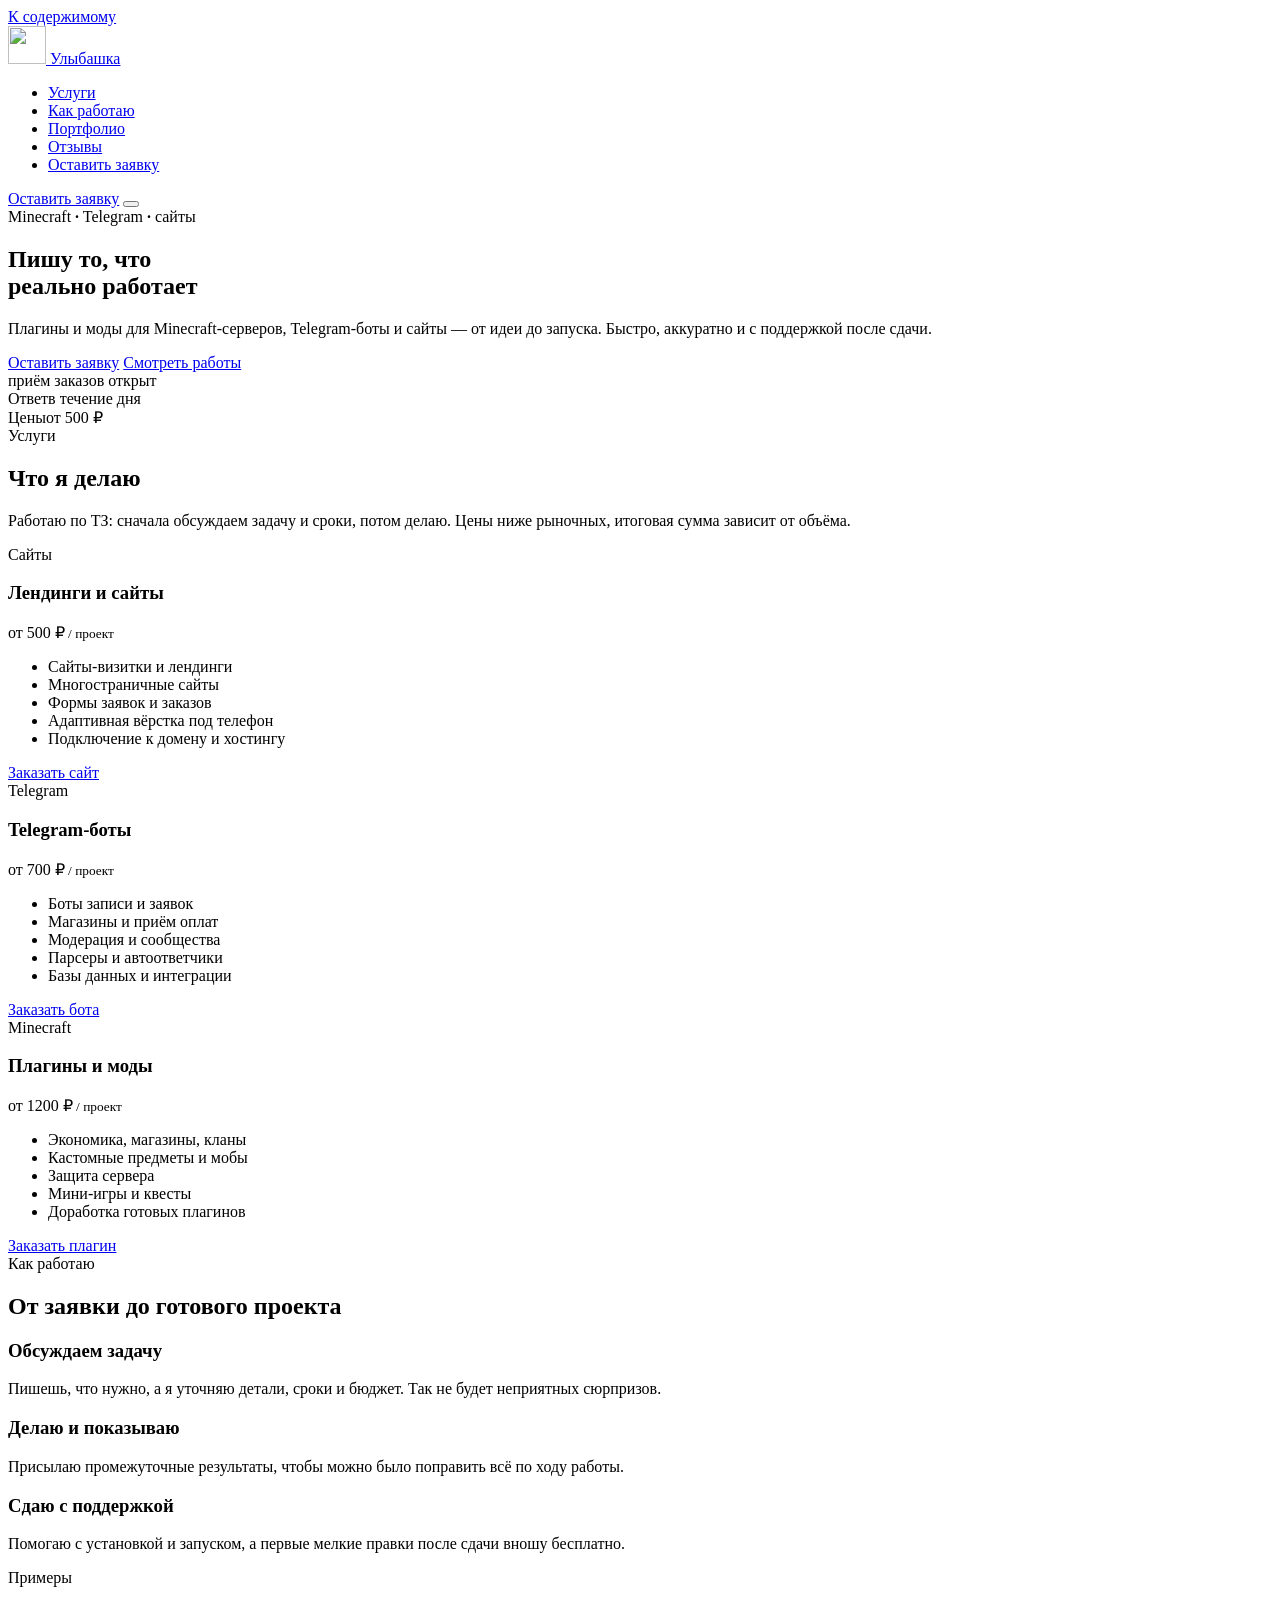
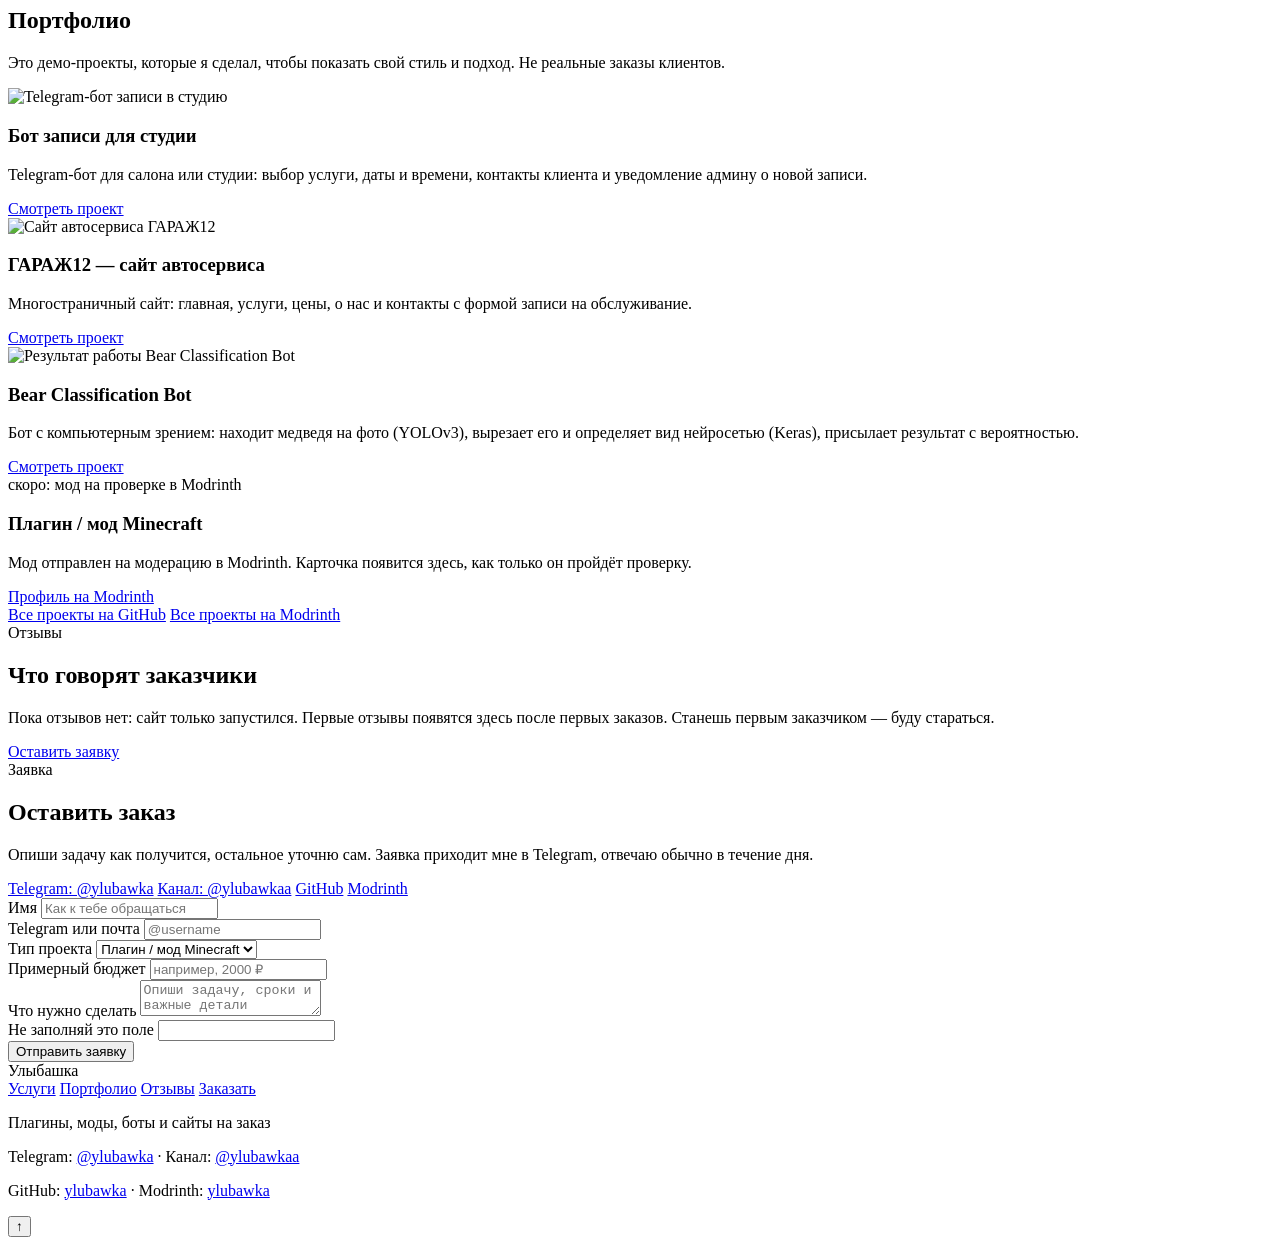
==== index.html @ 3cfe27ae "Add files via upload" ====
<!DOCTYPE html>
<html lang="ru">
<head>
<meta charset="UTF-8">
<meta name="viewport" content="width=device-width, initial-scale=1.0">
<title>Улыбашка — плагины, боты и сайты на заказ</title>
<meta name="description" content="Плагины и моды для Minecraft, Telegram-боты и сайты на заказ. Сайты от 500 ₽, боты от 700 ₽, плагины и моды от 1200 ₽. Отвечаю в течение дня.">
<meta name="theme-color" content="#16131c">
<meta property="og:type" content="website">
<meta property="og:title" content="Улыбашка — плагины, боты и сайты на заказ">
<meta property="og:description" content="Minecraft-плагины и моды, Telegram-боты и сайты. Недорого, аккуратно, с поддержкой после сдачи.">
<meta property="og:locale" content="ru_RU">
<link rel="icon" type="image/png" href="icons/mascot.png">
<link rel="apple-touch-icon" href="icons/mascot.png">
<link rel="preload" href="fonts/nunito-cyrillic-wght-normal.woff2" as="font" type="font/woff2" crossorigin>
<link rel="preload" href="fonts/comfortaa-cyrillic-wght-normal.woff2" as="font" type="font/woff2" crossorigin>
<link rel="stylesheet" href="css/fonts.css">
<link rel="stylesheet" href="css/style.css">
<script>document.documentElement.classList.add('js');</script>
</head>
<body>

<a class="skip-link" href="#main">К содержимому</a>

<header id="top">
  <a class="logo" href="#top" aria-label="Улыбашка — наверх">
    <img src="icons/mascot.png" alt="" width="38" height="38">
    <span>Улыбашка</span>
  </a>
  <nav id="nav" aria-label="Разделы сайта">
    <ul>
      <li><a href="#services">Услуги</a></li>
      <li><a href="#process">Как работаю</a></li>
      <li><a href="#portfolio">Портфолио</a></li>
      <li><a href="#reviews">Отзывы</a></li>
      <li class="nav-cta-li"><a href="#order">Оставить заявку</a></li>
    </ul>
  </nav>
  <a class="nav-cta" href="#order">Оставить заявку</a>
  <button class="burger" id="burger" type="button" aria-label="Меню" aria-expanded="false" aria-controls="nav">
    <span></span><span></span><span></span>
  </button>
</header>

<main id="main">

<section class="hero" aria-labelledby="hero-title">
  <div class="hero-tag">Minecraft <b>·</b> Telegram <b>·</b> сайты</div>
  <h1 id="hero-title">Пишу то, что<br><span class="accent">реально работает</span></h1>
  <p class="sub">Плагины и моды для Minecraft-серверов, Telegram-боты и сайты — от идеи до запуска. Быстро, аккуратно и с поддержкой после сдачи.</p>
  <div class="hero-btns">
    <a class="btn btn-primary" href="#order">Оставить заявку</a>
    <a class="btn btn-ghost" href="#portfolio">Смотреть работы</a>
  </div>
  <div class="chips">
    <div class="chip"><span class="dot"></span><span class="val">приём заказов открыт</span></div>
    <div class="chip"><span class="label">Ответ</span><span class="val">в течение дня</span></div>
    <div class="chip"><span class="label">Цены</span><span class="val">от 500 ₽</span></div>
  </div>
</section>

<section id="services">
  <div class="wrap">
    <div class="section-head reveal">
      <div class="eyebrow">Услуги</div>
      <h2>Что я делаю</h2>
      <p class="lead">Работаю по ТЗ: сначала обсуждаем задачу и сроки, потом делаю. Цены ниже рыночных, итоговая сумма зависит от объёма.</p>
    </div>
    <div class="roles stagger reveal">
      <article class="role">
        <span class="tag">Сайты</span>
        <h3>Лендинги и сайты</h3>
        <div class="price">от 500 ₽<small> / проект</small></div>
        <ul>
          <li>Сайты-визитки и лендинги</li>
          <li>Многостраничные сайты</li>
          <li>Формы заявок и заказов</li>
          <li>Адаптивная вёрстка под телефон</li>
          <li>Подключение к домену и хостингу</li>
        </ul>
        <a class="card-link" href="#order" data-type="Сайт / лендинг">Заказать сайт</a>
      </article>
      <article class="role">
        <span class="tag">Telegram</span>
        <h3>Telegram-боты</h3>
        <div class="price">от 700 ₽<small> / проект</small></div>
        <ul>
          <li>Боты записи и заявок</li>
          <li>Магазины и приём оплат</li>
          <li>Модерация и сообщества</li>
          <li>Парсеры и автоответчики</li>
          <li>Базы данных и интеграции</li>
        </ul>
        <a class="card-link" href="#order" data-type="Telegram-бот">Заказать бота</a>
      </article>
      <article class="role">
        <span class="tag">Minecraft</span>
        <h3>Плагины и моды</h3>
        <div class="price">от 1200 ₽<small> / проект</small></div>
        <ul>
          <li>Экономика, магазины, кланы</li>
          <li>Кастомные предметы и мобы</li>
          <li>Защита сервера</li>
          <li>Мини-игры и квесты</li>
          <li>Доработка готовых плагинов</li>
        </ul>
        <a class="card-link" href="#order" data-type="Плагин / мод Minecraft">Заказать плагин</a>
      </article>
    </div>
  </div>
</section>

<section id="process" class="alt">
  <div class="wrap">
    <div class="section-head reveal">
      <div class="eyebrow">Как работаю</div>
      <h2>От заявки до готового проекта</h2>
    </div>
    <div class="steps stagger reveal">
      <div class="step">
        <h3>Обсуждаем задачу</h3>
        <p>Пишешь, что нужно, а я уточняю детали, сроки и бюджет. Так не будет неприятных сюрпризов.</p>
      </div>
      <div class="step">
        <h3>Делаю и показываю</h3>
        <p>Присылаю промежуточные результаты, чтобы можно было поправить всё по ходу работы.</p>
      </div>
      <div class="step">
        <h3>Сдаю с поддержкой</h3>
        <p>Помогаю с установкой и запуском, а первые мелкие правки после сдачи вношу бесплатно.</p>
      </div>
    </div>
  </div>
</section>

<section id="portfolio">
  <div class="wrap">
    <div class="section-head reveal">
      <div class="eyebrow">Примеры</div>
      <h2>Портфолио</h2>
      <p class="lead">Это демо-проекты, которые я сделал, чтобы показать свой стиль и подход. Не реальные заказы клиентов.</p>
    </div>
    <div class="portfolio-grid stagger reveal">
      <article class="port-card">
        <div class="port-thumb"><img src="icons/portfolio-bot.png" alt="Telegram-бот записи в студию" loading="lazy"></div>
        <div class="port-body">
          <h3>Бот записи для студии</h3>
          <p>Telegram-бот для салона или студии: выбор услуги, даты и времени, контакты клиента и уведомление админу о новой записи.</p>
          <a class="port-link" href="https://github.com/ylubawka/Tg-bot" target="_blank" rel="noopener">Смотреть проект</a>
        </div>
      </article>
      <article class="port-card">
        <div class="port-thumb"><img src="icons/portfolio-garage12.png" alt="Сайт автосервиса ГАРАЖ12" loading="lazy"></div>
        <div class="port-body">
          <h3>ГАРАЖ12 — сайт автосервиса</h3>
          <p>Многостраничный сайт: главная, услуги, цены, о нас и контакты с формой записи на обслуживание.</p>
          <a class="port-link" href="https://ylubawka.github.io/garage12/" target="_blank" rel="noopener">Смотреть проект</a>
        </div>
      </article>
      <article class="port-card">
        <div class="port-thumb"><img class="pos-bear" src="icons/portfolio-bear.jpg" alt="Результат работы Bear Classification Bot" loading="lazy"></div>
        <div class="port-body">
          <h3>Bear Classification Bot</h3>
          <p>Бот с компьютерным зрением: находит медведя на фото (YOLOv3), вырезает его и определяет вид нейросетью (Keras), присылает результат с вероятностью.</p>
          <a class="port-link" href="https://github.com/ylubawka/Bear-Classification-Bot" target="_blank" rel="noopener">Смотреть проект</a>
        </div>
      </article>
      <article class="port-card soon">
        <div class="port-thumb"><span>скоро: мод на проверке в Modrinth</span></div>
        <div class="port-body">
          <h3>Плагин / мод Minecraft</h3>
          <p>Мод отправлен на модерацию в Modrinth. Карточка появится здесь, как только он пройдёт проверку.</p>
          <a class="port-link outline" href="https://modrinth.com/user/ylubawka" target="_blank" rel="noopener">Профиль на Modrinth</a>
        </div>
      </article>
    </div>
    <div class="links-row reveal">
      <a href="https://github.com/ylubawka" target="_blank" rel="noopener">Все проекты на GitHub</a>
      <a href="https://modrinth.com/user/ylubawka" target="_blank" rel="noopener">Все проекты на Modrinth</a>
    </div>
  </div>
</section>

<section id="reviews" class="alt">
  <div class="wrap">
    <div class="section-head reveal">
      <div class="eyebrow">Отзывы</div>
      <h2>Что говорят заказчики</h2>
    </div>
    <div class="empty-card reveal">
      <p>Пока отзывов нет: сайт только запустился. Первые отзывы появятся здесь после первых заказов. Станешь первым заказчиком — буду стараться.</p>
      <a class="btn btn-ghost" href="#order">Оставить заявку</a>
    </div>
  </div>
</section>

<section id="order">
  <div class="wrap order-wrap">
    <div class="order-info reveal">
      <div class="eyebrow">Заявка</div>
      <h2>Оставить заказ</h2>
      <p>Опиши задачу как получится, остальное уточню сам. Заявка приходит мне в Telegram, отвечаю обычно в течение дня.</p>
      <div class="order-links">
        <a href="https://t.me/ylubawka" target="_blank" rel="noopener">Telegram: @ylubawka</a>
        <a href="https://t.me/ylubawkaa" target="_blank" rel="noopener">Канал: @ylubawkaa</a>
        <a href="https://github.com/ylubawka" target="_blank" rel="noopener">GitHub</a>
        <a href="https://modrinth.com/user/ylubawka" target="_blank" rel="noopener">Modrinth</a>
      </div>
    </div>
    <form class="order-form reveal" id="orderForm" novalidate>
      <div class="form-row">
        <div>
          <label for="name">Имя</label>
          <input type="text" id="name" name="name" required maxlength="100" autocomplete="given-name" placeholder="Как к тебе обращаться">
        </div>
        <div>
          <label for="contact">Telegram или почта</label>
          <input type="text" id="contact" name="contact" required maxlength="100" autocomplete="off" placeholder="@username">
        </div>
      </div>
      <div class="form-row">
        <div>
          <label for="type">Тип проекта</label>
          <select id="type" name="type">
            <option>Плагин / мод Minecraft</option>
            <option>Telegram-бот</option>
            <option>Сайт / лендинг</option>
            <option>Другое</option>
          </select>
        </div>
        <div>
          <label for="budget">Примерный бюджет</label>
          <input type="text" id="budget" name="budget" maxlength="60" autocomplete="off" placeholder="например, 2000 ₽">
        </div>
      </div>
      <div>
        <label for="desc">Что нужно сделать</label>
        <textarea id="desc" name="desc" required maxlength="2000" placeholder="Опиши задачу, сроки и важные детали"></textarea>
      </div>
      <div class="hp" aria-hidden="true">
        <label for="website">Не заполняй это поле</label>
        <input type="text" id="website" name="website" tabindex="-1" autocomplete="off">
      </div>
      <button type="submit" class="btn btn-primary">Отправить заявку</button>
      <div class="msg" id="formMsg" role="status" aria-live="polite"></div>
    </form>
  </div>
</section>

</main>

<footer>
  <div class="logo-text">Улыбашка</div>
  <nav class="foot-nav" aria-label="Ссылки внизу страницы">
    <a href="#services">Услуги</a>
    <a href="#portfolio">Портфолио</a>
    <a href="#reviews">Отзывы</a>
    <a href="#order">Заказать</a>
  </nav>
  <p>Плагины, моды, боты и сайты на заказ</p>
  <p>Telegram: <a href="https://t.me/ylubawka" target="_blank" rel="noopener">@ylubawka</a> · Канал: <a href="https://t.me/ylubawkaa" target="_blank" rel="noopener">@ylubawkaa</a></p>
  <p>GitHub: <a href="https://github.com/ylubawka" target="_blank" rel="noopener">ylubawka</a> · Modrinth: <a href="https://modrinth.com/user/ylubawka" target="_blank" rel="noopener">ylubawka</a></p>
</footer>

<button class="to-top" id="toTop" type="button" aria-label="Наверх">↑</button>

<script>
(function () {
  var header = document.querySelector('header');
  var nav = document.getElementById('nav');
  var burger = document.getElementById('burger');
  var toTop = document.getElementById('toTop');

  /* ---------- мобильное меню ---------- */
  function setMenu(open) {
    nav.classList.toggle('open', open);
    burger.setAttribute('aria-expanded', open ? 'true' : 'false');
  }
  burger.addEventListener('click', function () {
    setMenu(!nav.classList.contains('open'));
  });
  nav.addEventListener('click', function (e) {
    if (e.target.closest('a')) setMenu(false);
  });
  document.addEventListener('keydown', function (e) {
    if (e.key === 'Escape') setMenu(false);
  });
  document.addEventListener('click', function (e) {
    if (!nav.contains(e.target) && !burger.contains(e.target)) setMenu(false);
  });

  /* ---------- шапка, активный пункт, кнопка «наверх» ---------- */
  var links = Array.prototype.slice.call(document.querySelectorAll('nav ul a[href^="#"]'));
  var sections = links
    .map(function (a) { return document.querySelector(a.getAttribute('href')); })
    .filter(Boolean);

  function onScroll() {
    var y = window.scrollY;
    header.classList.toggle('scrolled', y > 10);
    toTop.classList.toggle('show', y > 600);
    var current = '';
    sections.forEach(function (sec) {
      var r = sec.getBoundingClientRect();
      if (r.top <= 140 && r.bottom > 140) current = '#' + sec.id;
    });
    links.forEach(function (a) {
      a.classList.toggle('active', a.getAttribute('href') === current);
    });
  }
  window.addEventListener('scroll', onScroll, { passive: true });
  onScroll();

  toTop.addEventListener('click', function () {
    window.scrollTo({ top: 0, behavior: 'smooth' });
  });

  /* ---------- плавное появление при прокрутке ---------- */
  var revealEls = document.querySelectorAll('.reveal');
  if ('IntersectionObserver' in window) {
    var io = new IntersectionObserver(function (entries) {
      entries.forEach(function (en) {
        if (en.isIntersecting) {
          en.target.classList.add('in');
          io.unobserve(en.target);
        }
      });
    }, { threshold: 0.08, rootMargin: '0px 0px -30px 0px' });
    revealEls.forEach(function (el) { io.observe(el); });
  } else {
    revealEls.forEach(function (el) { el.classList.add('in'); });
  }

  /* ---------- кнопки «Заказать …» выбирают тип проекта в форме ---------- */
  var typeSelect = document.getElementById('type');
  document.querySelectorAll('[data-type]').forEach(function (a) {
    a.addEventListener('click', function () { typeSelect.value = a.getAttribute('data-type'); });
  });

  /* ---------- отправка заявки ---------- */
  // Адрес Cloudflare Worker, который пересылает заявки в Telegram.
  // После деплоя замени на свой адрес вида https://имя.твой-поддомен.workers.dev/api/order
  const ORDER_API_URL = 'https://ulybashka-orders.ЗАМЕНИ-НА-СВОЙ-ПОДДОМЕН.workers.dev/api/order';
  var FALLBACK = 'Напиши напрямую в Telegram: @ylubawka';

  var form = document.getElementById('orderForm');
  var msg = document.getElementById('formMsg');

  function show(kind, text) {
    msg.className = 'msg ' + kind;
    msg.textContent = text;
  }

  form.addEventListener('submit', async function (e) {
    e.preventDefault();
    var btn = form.querySelector('button[type="submit"]');
    var payload = {
      name: form.name.value.trim(),
      contact: form.contact.value.trim(),
      type: form.type.value,
      budget: form.budget.value.trim(),
      desc: form.desc.value.trim(),
      website: form.website.value
    };

    if (!payload.name || !payload.contact || !payload.desc) {
      show('err', 'Заполни имя, контакт и описание задачи.');
      return;
    }
    if (ORDER_API_URL.indexOf('ЗАМЕНИ') !== -1) {
      show('err', 'Форма пока не подключена. ' + FALLBACK);
      return;
    }

    btn.disabled = true;
    show('pending', 'Отправляю…');

    try {
      var res = await fetch(ORDER_API_URL, {
        method: 'POST',
        headers: { 'Content-Type': 'application/json' },
        body: JSON.stringify(payload)
      });
      var data = await res.json().catch(function () { return {}; });
      if (res.ok && data.ok) {
        show('ok', 'Заявка отправлена! Отвечу в течение дня.');
        form.reset();
      } else {
        show('err', data.error || ('Не получилось отправить. ' + FALLBACK));
      }
    } catch (err) {
      show('err', 'Сервер заявок сейчас недоступен. ' + FALLBACK);
    } finally {
      btn.disabled = false;
    }
  });
})();
</script>

</body>
</html>
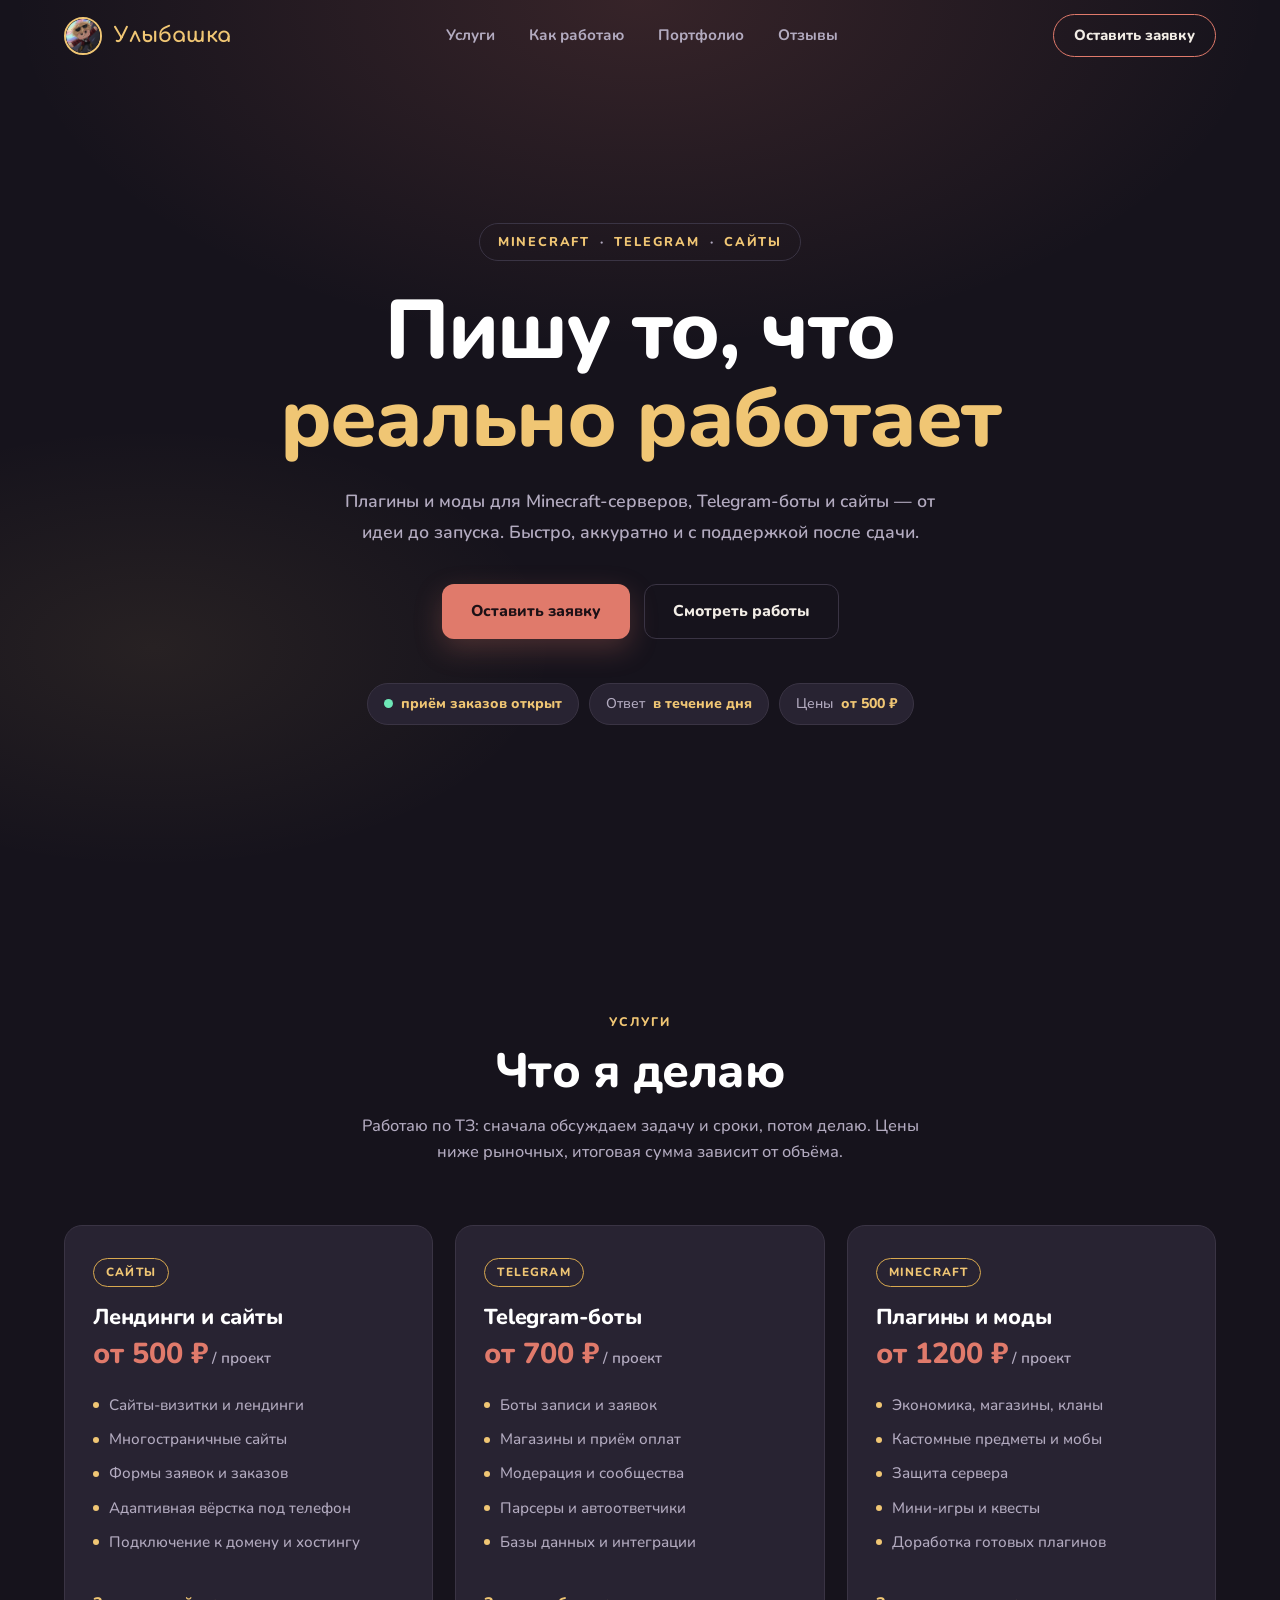
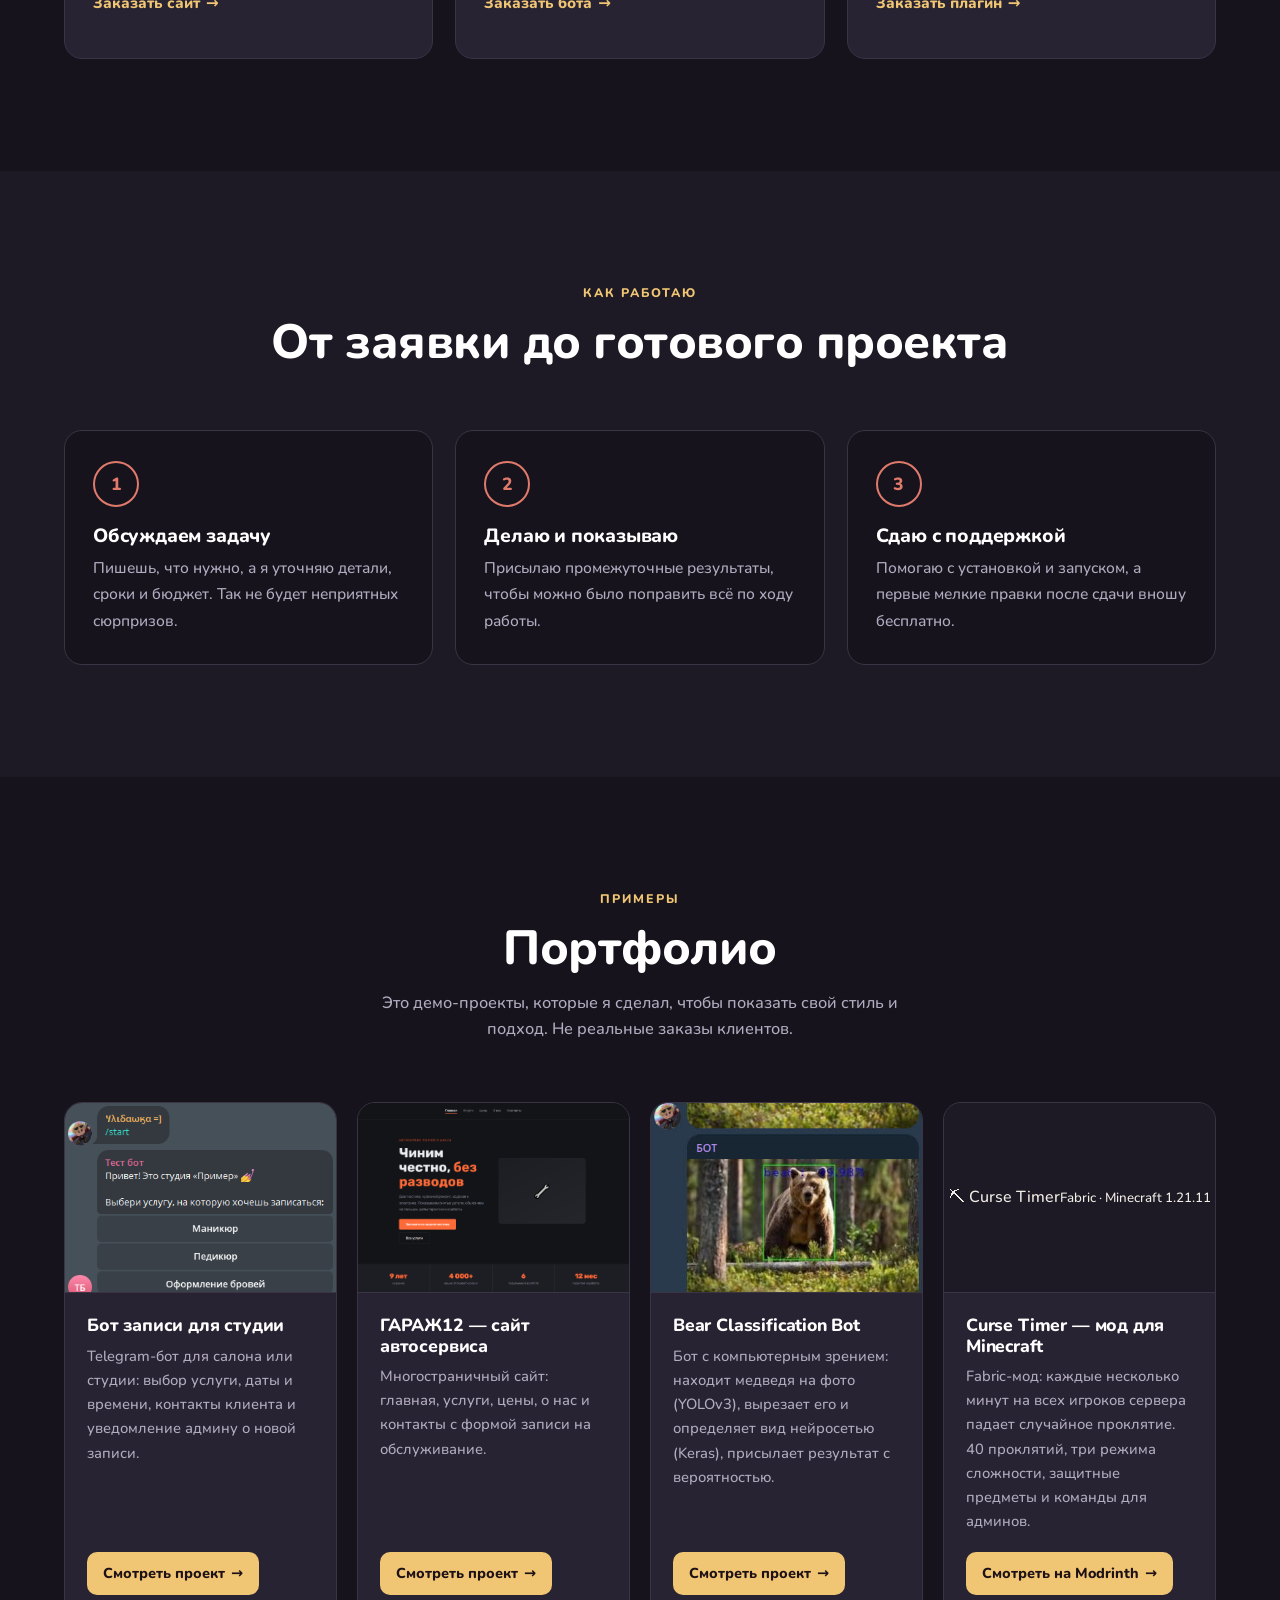
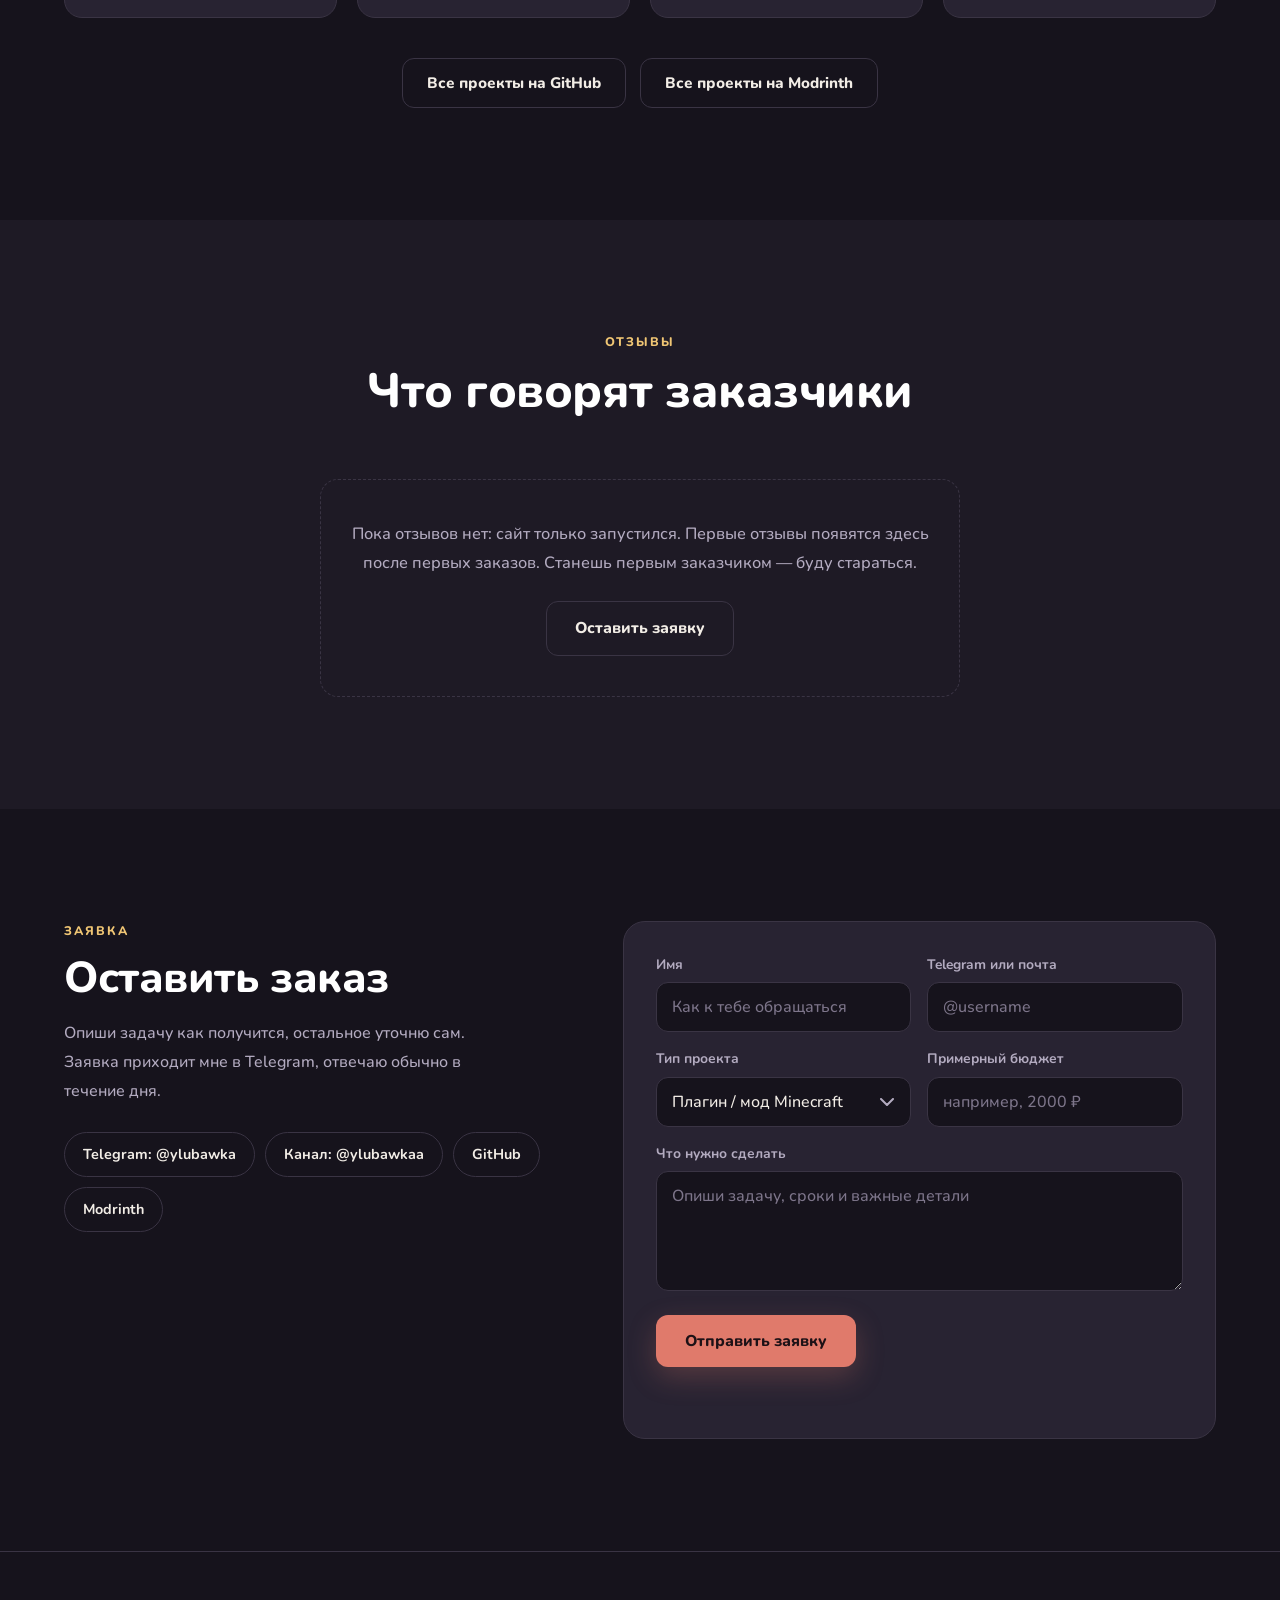
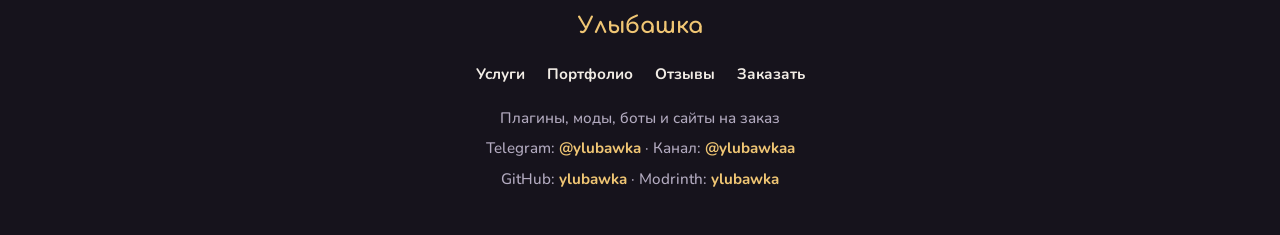
==== commit 48ab1628: "Update index.html" ====
--- a/index.html
+++ b/index.html
@@ -165,12 +165,12 @@
           <a class="port-link" href="https://github.com/ylubawka/Bear-Classification-Bot" target="_blank" rel="noopener">Смотреть проект</a>
         </div>
       </article>
-      <article class="port-card soon">
-        <div class="port-thumb"><span>скоро: мод на проверке в Modrinth</span></div>
+      <article class="port-card">
+        <div class="port-thumb mod"><span>⛏ Curse Timer<small>Fabric · Minecraft 1.21.11</small></span></div>
         <div class="port-body">
-          <h3>Плагин / мод Minecraft</h3>
-          <p>Мод отправлен на модерацию в Modrinth. Карточка появится здесь, как только он пройдёт проверку.</p>
-          <a class="port-link outline" href="https://modrinth.com/user/ylubawka" target="_blank" rel="noopener">Профиль на Modrinth</a>
+          <h3>Curse Timer — мод для Minecraft</h3>
+          <p>Fabric-мод: каждые несколько минут на всех игроков сервера падает случайное проклятие. 40 проклятий, три режима сложности, защитные предметы и команды для админов.</p>
+          <a class="port-link" href="https://modrinth.com/mod/curse-timer" target="_blank" rel="noopener">Смотреть на Modrinth</a>
         </div>
       </article>
     </div>
@@ -340,7 +340,7 @@
   /* ---------- отправка заявки ---------- */
   // Адрес Cloudflare Worker, который пересылает заявки в Telegram.
   // После деплоя замени на свой адрес вида https://имя.твой-поддомен.workers.dev/api/order
-  const ORDER_API_URL = 'https://ulybashka-orders.ЗАМЕНИ-НА-СВОЙ-ПОДДОМЕН.workers.dev/api/order';
+  const ORDER_API_URL = 'https://ylubawka-store.vanya-and-tim2.workers.dev/api/order';
   var FALLBACK = 'Напиши напрямую в Telegram: @ylubawka';
 
   var form = document.getElementById('orderForm');
--- a/css/fonts.css
+++ b/css/fonts.css
@@ -0,0 +1,46 @@
+/* Шрифты лежат рядом с сайтом (папка fonts), Google Fonts не нужен. */
+
+@font-face{
+  font-family:'Nunito';
+  font-style:normal;
+  font-display:swap;
+  font-weight:200 1000;
+  src:url('../fonts/nunito-cyrillic-wght-normal.woff2') format('woff2');
+  unicode-range:U+0301,U+0400-045F,U+0490-0491,U+04B0-04B1,U+2116;
+}
+
+@font-face{
+  font-family:'Nunito';
+  font-style:normal;
+  font-display:swap;
+  font-weight:200 1000;
+  src:url('../fonts/nunito-latin-ext-wght-normal.woff2') format('woff2');
+  unicode-range:U+0100-02BA,U+02BD-02C5,U+02C7-02CC,U+02CE-02D7,U+02DD-02FF,U+0304,U+0308,U+0329,U+1D00-1DBF,U+1E00-1E9F,U+1EF2-1EFF,U+2020,U+20A0-20AB,U+20AD-20C0,U+2113,U+2C60-2C7F,U+A720-A7FF;
+}
+
+@font-face{
+  font-family:'Nunito';
+  font-style:normal;
+  font-display:swap;
+  font-weight:200 1000;
+  src:url('../fonts/nunito-latin-wght-normal.woff2') format('woff2');
+  unicode-range:U+0000-00FF,U+0131,U+0152-0153,U+02BB-02BC,U+02C6,U+02DA,U+02DC,U+0304,U+0308,U+0329,U+2000-206F,U+20AC,U+2122,U+2191,U+2193,U+2212,U+2215,U+FEFF,U+FFFD;
+}
+
+@font-face{
+  font-family:'Comfortaa';
+  font-style:normal;
+  font-display:swap;
+  font-weight:300 700;
+  src:url('../fonts/comfortaa-cyrillic-wght-normal.woff2') format('woff2');
+  unicode-range:U+0301,U+0400-045F,U+0490-0491,U+04B0-04B1,U+2116;
+}
+
+@font-face{
+  font-family:'Comfortaa';
+  font-style:normal;
+  font-display:swap;
+  font-weight:300 700;
+  src:url('../fonts/comfortaa-latin-wght-normal.woff2') format('woff2');
+  unicode-range:U+0000-00FF,U+0131,U+0152-0153,U+02BB-02BC,U+02C6,U+02DA,U+02DC,U+0304,U+0308,U+0329,U+2000-206F,U+20AC,U+2122,U+2191,U+2193,U+2212,U+2215,U+FEFF,U+FFFD;
+}
--- a/css/style.css
+++ b/css/style.css
@@ -0,0 +1,390 @@
+/* ============================================================
+   Улыбашка — стили сайта
+   Шрифты подключаются отдельно в css/fonts.css (Nunito + Comfortaa)
+   ============================================================ */
+
+:root{
+  --bg:#16131c;
+  --bg-2:#1e1a25;
+  --card:#282332;
+  --card-hover:#2e2839;
+  --coral:#e07a6b;
+  --coral-light:#e98d7f;
+  --gold:#f0c674;
+  --gold-deep:#d9a94f;
+  --line:#3a3444;
+  --text:#f2ede6;
+  --dim:#b3abc0;
+  --ok:#6ee7b7;
+  --err:#f29a8d;
+
+  --radius:18px;
+  --radius-sm:12px;
+  --header-h:72px;
+
+  --font:'Nunito', system-ui, -apple-system, 'Segoe UI', Roboto, sans-serif;
+  --font-brand:'Comfortaa', 'Nunito', system-ui, sans-serif;
+
+  /* старые имена — для 404.html и совместимости */
+  --black:var(--bg);
+  --text-dim:var(--dim);
+}
+
+*{ box-sizing:border-box; margin:0; padding:0; }
+
+html{ scroll-behavior:smooth; -webkit-text-size-adjust:100%; }
+
+body{
+  background:var(--bg);
+  color:var(--text);
+  font-family:var(--font);
+  font-weight:500;
+  font-size:1rem;
+  line-height:1.6;
+  overflow-x:clip;
+  -webkit-font-smoothing:antialiased;
+  text-rendering:optimizeLegibility;
+}
+
+h1,h2,h3,h4{ font-family:var(--font); font-weight:800; line-height:1.15; letter-spacing:-0.01em; }
+a{ color:inherit; text-decoration:none; }
+img{ max-width:100%; display:block; }
+button{ font-family:inherit; }
+::selection{ background:var(--coral); color:#1d1116; }
+
+:focus-visible{ outline:2px solid var(--gold); outline-offset:3px; border-radius:6px; }
+
+.skip-link{
+  position:fixed; left:16px; top:-60px; z-index:100;
+  background:var(--gold); color:#1d1116; font-weight:800;
+  padding:10px 16px; border-radius:var(--radius-sm); transition:top .2s;
+}
+.skip-link:focus{ top:12px; }
+
+/* ---------------- шапка ---------------- */
+header{
+  position:fixed; top:0; left:0; right:0; z-index:50;
+  height:var(--header-h);
+  display:flex; align-items:center; justify-content:space-between; gap:16px;
+  padding:0 5%;
+  border-bottom:1px solid transparent;
+  transition:background .3s, border-color .3s, backdrop-filter .3s;
+}
+header.scrolled{
+  background:rgba(22,19,28,0.86);
+  backdrop-filter:blur(10px); -webkit-backdrop-filter:blur(10px);
+  border-bottom-color:var(--line);
+}
+
+.logo{ display:inline-flex; align-items:center; gap:12px; }
+.logo img{ width:38px; height:38px; border-radius:50%; border:2px solid var(--gold); object-fit:cover; }
+.logo span{ font-family:var(--font-brand); font-weight:700; font-size:1.3rem; color:var(--gold); letter-spacing:0; }
+
+header nav ul{ list-style:none; display:flex; gap:6px; }
+header nav ul a{
+  display:block; padding:8px 14px; border-radius:999px;
+  font-size:0.95rem; font-weight:700; color:var(--dim);
+  transition:color .2s, background .2s;
+}
+header nav ul a:hover{ color:var(--text); background:rgba(255,255,255,0.05); }
+header nav ul a.active{ color:var(--gold); background:rgba(240,198,116,0.10); }
+header nav .nav-cta-li{ display:none; }
+
+.nav-cta{
+  border:1px solid var(--coral); color:var(--text);
+  padding:9px 20px; border-radius:999px;
+  font-size:0.92rem; font-weight:800; white-space:nowrap;
+  transition:background .2s, color .2s;
+}
+.nav-cta:hover{ background:var(--coral); color:#1d1116; }
+
+.burger{
+  display:none; width:44px; height:44px; border-radius:12px;
+  background:transparent; border:1px solid var(--line); cursor:pointer;
+  align-items:center; justify-content:center; flex-direction:column; gap:5px;
+}
+.burger span{ display:block; width:20px; height:2px; border-radius:2px; background:var(--text); transition:transform .25s, opacity .25s; }
+.burger[aria-expanded="true"] span:nth-child(1){ transform:translateY(7px) rotate(45deg); }
+.burger[aria-expanded="true"] span:nth-child(2){ opacity:0; }
+.burger[aria-expanded="true"] span:nth-child(3){ transform:translateY(-7px) rotate(-45deg); }
+
+/* ---------------- кнопки ---------------- */
+.btn{
+  display:inline-flex; align-items:center; justify-content:center; gap:8px;
+  padding:14px 28px; border-radius:var(--radius-sm);
+  font-size:0.98rem; font-weight:800; cursor:pointer; border:1px solid transparent;
+  transition:transform .2s, background .2s, border-color .2s, color .2s, box-shadow .2s;
+}
+.btn:hover{ transform:translateY(-2px); }
+.btn:disabled{ opacity:0.6; cursor:wait; transform:none; }
+.btn-primary{
+  background:var(--coral); color:#1d1116;
+  box-shadow:0 10px 28px rgba(224,122,107,0.25);
+}
+.btn-primary:hover{ background:var(--coral-light); box-shadow:0 14px 32px rgba(224,122,107,0.32); }
+.btn-ghost{ border-color:var(--line); color:var(--text); background:transparent; }
+.btn-ghost:hover{ border-color:var(--gold); color:var(--gold); }
+
+/* ---------------- хиро ---------------- */
+.hero{
+  min-height:100vh; min-height:100svh;
+  display:flex; flex-direction:column; align-items:center; justify-content:center;
+  text-align:center;
+  padding:calc(var(--header-h) + 40px) 5% 64px;
+  background:
+    radial-gradient(ellipse 70% 55% at 50% 0%, rgba(224,122,107,0.16), transparent 70%),
+    radial-gradient(ellipse 45% 35% at 12% 72%, rgba(240,198,116,0.08), transparent 70%),
+    var(--bg);
+}
+.hero > *{ animation:rise .7s cubic-bezier(.2,.7,.2,1) both; }
+.hero > :nth-child(2){ animation-delay:.08s; }
+.hero > :nth-child(3){ animation-delay:.16s; }
+.hero > :nth-child(4){ animation-delay:.24s; }
+.hero > :nth-child(5){ animation-delay:.32s; }
+@keyframes rise{ from{ opacity:0; transform:translateY(18px); } to{ opacity:1; transform:none; } }
+
+.hero-tag{
+  font-size:0.8rem; font-weight:800; letter-spacing:0.14em; text-transform:uppercase;
+  color:var(--gold); border:1px solid var(--line); padding:8px 18px; border-radius:999px;
+  margin-bottom:26px;
+}
+.hero-tag b{ color:var(--dim); font-weight:800; padding:0 4px; }
+.hero h1{
+  font-size:clamp(2.4rem, 7vw, 5.2rem); line-height:1.05; color:#fff; font-weight:800;
+  letter-spacing:-0.02em; text-wrap:balance;
+}
+.hero h1 .accent{ color:var(--gold); }
+.hero .sub{
+  max-width:600px; margin:24px auto 36px; font-size:1.1rem; color:var(--dim); line-height:1.75; font-weight:600;
+  text-wrap:pretty;
+}
+.hero-btns{ display:flex; gap:14px; flex-wrap:wrap; justify-content:center; }
+
+.chips{ display:flex; gap:10px; flex-wrap:wrap; justify-content:center; margin-top:44px; }
+.chip{
+  display:inline-flex; align-items:center; gap:8px;
+  background:var(--card); border:1px solid var(--line); border-radius:999px;
+  padding:9px 16px; font-size:0.88rem;
+}
+.chip .label{ color:var(--dim); }
+.chip .val{ color:var(--gold); font-weight:800; }
+.dot{ width:9px; height:9px; border-radius:50%; background:var(--ok); box-shadow:0 0 0 0 rgba(110,231,183,0.5); animation:pulse 2.4s ease-out infinite; }
+@keyframes pulse{ 0%{ box-shadow:0 0 0 0 rgba(110,231,183,0.45);} 70%,100%{ box-shadow:0 0 0 9px rgba(110,231,183,0);} }
+
+/* ---------------- секции ---------------- */
+section{ position:relative; padding:clamp(72px, 10vw, 112px) 5%; scroll-margin-top:calc(var(--header-h) - 8px); }
+.wrap{ max-width:1180px; margin:0 auto; }
+.alt{ background:var(--bg-2); }
+
+.section-head{ text-align:center; margin-bottom:clamp(36px, 6vw, 60px); }
+.eyebrow{
+  font-size:0.78rem; font-weight:800; text-transform:uppercase; letter-spacing:0.16em;
+  color:var(--gold); margin-bottom:12px;
+}
+.section-head h2{ font-size:clamp(1.9rem, 4.4vw, 3rem); color:#fff; text-wrap:balance; }
+.section-head .lead{ color:var(--dim); max-width:560px; margin:14px auto 0; font-size:1.02rem; text-wrap:pretty; }
+
+/* появление при прокрутке (только если JS работает) */
+.js .reveal{ opacity:0; transform:translateY(18px); transition:opacity .55s ease, transform .55s ease; }
+.js .reveal.in{ opacity:1; transform:none; }
+.js .stagger > *{ opacity:0; transform:translateY(16px); transition:opacity .45s ease, transform .45s ease; }
+.js .stagger.in > *{ opacity:1; transform:none; }
+.js .stagger.in > :nth-child(2){ transition-delay:.07s; }
+.js .stagger.in > :nth-child(3){ transition-delay:.14s; }
+.js .stagger.in > :nth-child(4){ transition-delay:.21s; }
+
+/* ---------------- услуги ---------------- */
+.roles{ display:grid; grid-template-columns:repeat(3, 1fr); gap:22px; }
+.role{
+  display:flex; flex-direction:column;
+  background:var(--card); border:1px solid var(--line); border-radius:var(--radius);
+  padding:32px 28px; transition:border-color .2s, transform .2s, background .2s;
+}
+.role:hover{ border-color:var(--gold-deep); transform:translateY(-4px); background:var(--card-hover); }
+.tag{
+  align-self:flex-start;
+  font-size:0.74rem; font-weight:800; letter-spacing:0.1em; text-transform:uppercase;
+  color:var(--gold); border:1px solid var(--gold-deep); padding:4px 12px; border-radius:999px; margin-bottom:18px;
+}
+.role h3{ font-size:1.35rem; color:#fff; margin-bottom:8px; }
+.price{ font-size:1.8rem; font-weight:800; color:var(--coral); margin-bottom:18px; line-height:1.1; }
+.price small{ font-size:0.95rem; font-weight:600; color:var(--dim); }
+.role ul{ list-style:none; color:var(--dim); font-size:0.95rem; margin-bottom:24px; }
+.role li{ padding:5px 0; display:flex; gap:10px; }
+.role li::before{ content:''; flex:none; width:6px; height:6px; margin-top:0.62em; border-radius:50%; background:var(--gold); }
+.card-link{
+  margin-top:auto; align-self:flex-start;
+  display:inline-flex; align-items:center; gap:6px;
+  font-weight:800; font-size:0.95rem; color:var(--gold);
+  padding:8px 0; border-bottom:2px solid transparent; transition:border-color .2s, gap .2s;
+}
+.card-link::after{ content:'→'; }
+.card-link:hover{ border-color:var(--gold); gap:10px; }
+.price-note{ text-align:center; color:var(--dim); font-size:0.92rem; margin-top:28px; }
+
+/* ---------------- как проходит заказ ---------------- */
+.steps{ display:grid; grid-template-columns:repeat(3, 1fr); gap:22px; counter-reset:step; }
+.step{
+  background:var(--bg); border:1px solid var(--line); border-radius:var(--radius);
+  padding:30px 28px; counter-increment:step;
+}
+.step::before{
+  content:counter(step);
+  display:flex; align-items:center; justify-content:center;
+  width:42px; height:42px; border-radius:50%;
+  border:2px solid var(--coral); color:var(--coral);
+  font-weight:800; font-size:1.1rem; margin-bottom:18px;
+}
+.step h3{ font-size:1.2rem; color:#fff; margin-bottom:8px; }
+.step p{ color:var(--dim); font-size:0.97rem; line-height:1.7; }
+
+/* ---------------- портфолио ---------------- */
+.portfolio-grid{ display:grid; grid-template-columns:repeat(auto-fit, minmax(250px, 1fr)); gap:20px; }
+.port-card{
+  display:flex; flex-direction:column; overflow:hidden;
+  background:var(--card); border:1px solid var(--line); border-radius:var(--radius);
+  transition:border-color .2s, transform .2s;
+}
+.port-card:hover{ border-color:var(--gold-deep); transform:translateY(-4px); }
+.port-thumb{
+  height:190px; overflow:hidden; border-bottom:1px solid var(--line);
+  display:flex; align-items:center; justify-content:center; text-align:center;
+  background:var(--bg-2);
+}
+.port-thumb img{ width:100%; height:100%; object-fit:cover; object-position:top center; }
+.port-thumb img.pos-bear{ object-position:center 66%; }
+.port-body{ display:flex; flex-direction:column; flex:1; padding:22px; }
+.port-body h3{ font-size:1.1rem; color:#fff; margin-bottom:8px; }
+.port-body p{ color:var(--dim); font-size:0.92rem; line-height:1.65; margin-bottom:18px; }
+.port-link{
+  margin-top:auto; align-self:flex-start;
+  display:inline-flex; align-items:center; gap:6px;
+  font-size:0.9rem; font-weight:800; color:#1d1116;
+  background:var(--gold); border-radius:10px; padding:10px 16px;
+  transition:background .2s, gap .2s;
+}
+.port-link::after{ content:'→'; }
+.port-link:hover{ background:#f5d28c; gap:10px; }
+.port-link.outline{ background:transparent; color:var(--gold); border:1px solid var(--gold-deep); }
+.port-link.outline:hover{ background:rgba(240,198,116,0.10); }
+.port-card.soon{ border-style:dashed; }
+.port-card.soon .port-thumb{
+  color:var(--dim); font-weight:700; font-size:0.9rem; padding:0 24px;
+  background:repeating-linear-gradient(45deg, var(--bg-2) 0 10px, #221e2a 10px 20px);
+}
+.links-row{ display:flex; gap:14px; justify-content:center; flex-wrap:wrap; margin-top:40px; }
+.links-row a{
+  font-size:0.95rem; font-weight:800; color:var(--text);
+  border:1px solid var(--line); border-radius:var(--radius-sm); padding:12px 24px;
+  transition:border-color .2s, color .2s, transform .2s;
+}
+.links-row a:hover{ border-color:var(--gold); color:var(--gold); transform:translateY(-2px); }
+
+/* ---------------- отзывы ---------------- */
+.empty-card{
+  max-width:640px; margin:0 auto; text-align:center;
+  border:1px dashed var(--line); border-radius:var(--radius); padding:40px 28px;
+}
+.empty-card p{ color:var(--dim); font-size:1.02rem; line-height:1.75; margin-bottom:24px; text-wrap:pretty; }
+
+/* ---------------- заявка ---------------- */
+.order-wrap{ display:grid; grid-template-columns:1fr 1.2fr; gap:clamp(32px, 6vw, 64px); align-items:start; }
+.order-info h2{ font-size:clamp(1.9rem, 3.8vw, 2.7rem); color:#fff; margin:6px 0 16px; }
+.order-info > p{ color:var(--dim); line-height:1.8; max-width:420px; }
+.order-links{ display:flex; gap:10px; margin-top:26px; flex-wrap:wrap; }
+.order-links a{
+  border:1px solid var(--line); padding:10px 18px; border-radius:999px;
+  font-size:0.9rem; font-weight:700; transition:border-color .2s, color .2s;
+}
+.order-links a:hover{ border-color:var(--gold); color:var(--gold); }
+
+.order-form{
+  display:flex; flex-direction:column; gap:16px;
+  background:var(--card); border:1px solid var(--line); border-radius:22px;
+  padding:clamp(22px, 4vw, 32px);
+}
+.form-row{ display:grid; grid-template-columns:1fr 1fr; gap:16px; }
+.order-form label{ display:block; font-size:0.86rem; font-weight:700; color:var(--dim); margin-bottom:6px; }
+.order-form input, .order-form select, .order-form textarea{
+  width:100%; background:var(--bg); border:1px solid var(--line); color:var(--text);
+  padding:13px 15px; font-family:inherit; font-size:1rem; font-weight:500; border-radius:var(--radius-sm);
+  transition:border-color .2s, box-shadow .2s;
+}
+.order-form input::placeholder, .order-form textarea::placeholder{ color:#7d758a; }
+.order-form textarea{ resize:vertical; min-height:120px; }
+.order-form select{
+  appearance:none; -webkit-appearance:none; padding-right:42px; cursor:pointer;
+  background-image:url("data:image/svg+xml,%3Csvg xmlns='http://www.w3.org/2000/svg' width='14' height='8' viewBox='0 0 14 8'%3E%3Cpath d='M1 1l6 6 6-6' fill='none' stroke='%23b3abc0' stroke-width='2' stroke-linecap='round' stroke-linejoin='round'/%3E%3C/svg%3E");
+  background-repeat:no-repeat; background-position:right 16px center;
+}
+.order-form input:focus, .order-form select:focus, .order-form textarea:focus{
+  outline:none; border-color:var(--gold); box-shadow:0 0 0 3px rgba(240,198,116,0.16);
+}
+.order-form .btn{ align-self:flex-start; }
+.hp{ position:absolute; left:-9999px; width:1px; height:1px; overflow:hidden; opacity:0; }
+.msg{ font-size:0.95rem; font-weight:700; min-height:1.5em; }
+.msg.pending{ color:var(--dim); }
+.msg.ok{ color:var(--ok); }
+.msg.err{ color:var(--err); }
+.msg a{ color:var(--gold); text-decoration:underline; text-underline-offset:3px; }
+
+/* ---------------- подвал ---------------- */
+footer{
+  text-align:center; padding:56px 5% 44px; color:var(--dim); font-size:0.95rem;
+  border-top:1px solid var(--line);
+}
+footer .logo-text{ font-family:var(--font-brand); font-weight:700; font-size:1.4rem; color:var(--gold); }
+footer .foot-nav{ display:flex; justify-content:center; flex-wrap:wrap; gap:6px 22px; margin:18px 0 20px; }
+footer .foot-nav a{ font-weight:700; color:var(--text); transition:color .2s; }
+footer .foot-nav a:hover{ color:var(--gold); }
+footer p{ margin-top:6px; }
+footer p a{ color:var(--gold); font-weight:700; }
+footer p a:hover{ text-decoration:underline; text-underline-offset:3px; }
+
+.to-top{
+  position:fixed; right:22px; bottom:22px; z-index:40;
+  width:46px; height:46px; border-radius:50%; border:none; cursor:pointer;
+  background:var(--gold); color:#1d1116; font-size:1.2rem; font-weight:800;
+  display:flex; align-items:center; justify-content:center;
+  box-shadow:0 10px 24px rgba(0,0,0,0.4);
+  opacity:0; pointer-events:none; transform:translateY(10px);
+  transition:opacity .3s, transform .3s, background .2s;
+}
+.to-top:hover{ background:#f5d28c; }
+.to-top.show{ opacity:1; pointer-events:auto; transform:none; }
+
+/* ---------------- адаптив ---------------- */
+@media (max-width:900px){
+  .burger{ display:inline-flex; }
+  header nav{
+    position:fixed; top:var(--header-h); left:0; right:0;
+    background:var(--bg-2); border-bottom:1px solid var(--line);
+    padding:12px 5% 22px;
+    display:none;
+  }
+  header nav.open{ display:block; animation:rise .25s ease both; }
+  header nav ul{ flex-direction:column; gap:2px; }
+  header nav ul a{ padding:14px 14px; font-size:1.05rem; border-radius:12px; }
+  header nav .nav-cta-li{ display:block; margin-top:10px; }
+  header nav .nav-cta-li a{ text-align:center; background:var(--coral); color:#1d1116; font-weight:800; }
+  .nav-cta{ display:none; }
+  header{ background:rgba(22,19,28,0.86); backdrop-filter:blur(10px); -webkit-backdrop-filter:blur(10px); border-bottom-color:var(--line); }
+
+  .roles, .steps{ grid-template-columns:1fr; }
+  .order-wrap{ grid-template-columns:1fr; }
+}
+@media (max-width:560px){
+  .form-row{ grid-template-columns:1fr; }
+  .hero-btns{ flex-direction:column; width:100%; max-width:340px; }
+  .hero-btns .btn{ width:100%; }
+  .order-form .btn{ align-self:stretch; }
+  .chips{ margin-top:34px; }
+  .to-top{ right:14px; bottom:14px; }
+}
+
+/* уважаем настройку «уменьшить анимацию» */
+@media (prefers-reduced-motion:reduce){
+  html{ scroll-behavior:auto; }
+  *,*::before,*::after{ animation:none !important; transition:none !important; }
+  .js .reveal, .js .stagger > *{ opacity:1; transform:none; }
+}
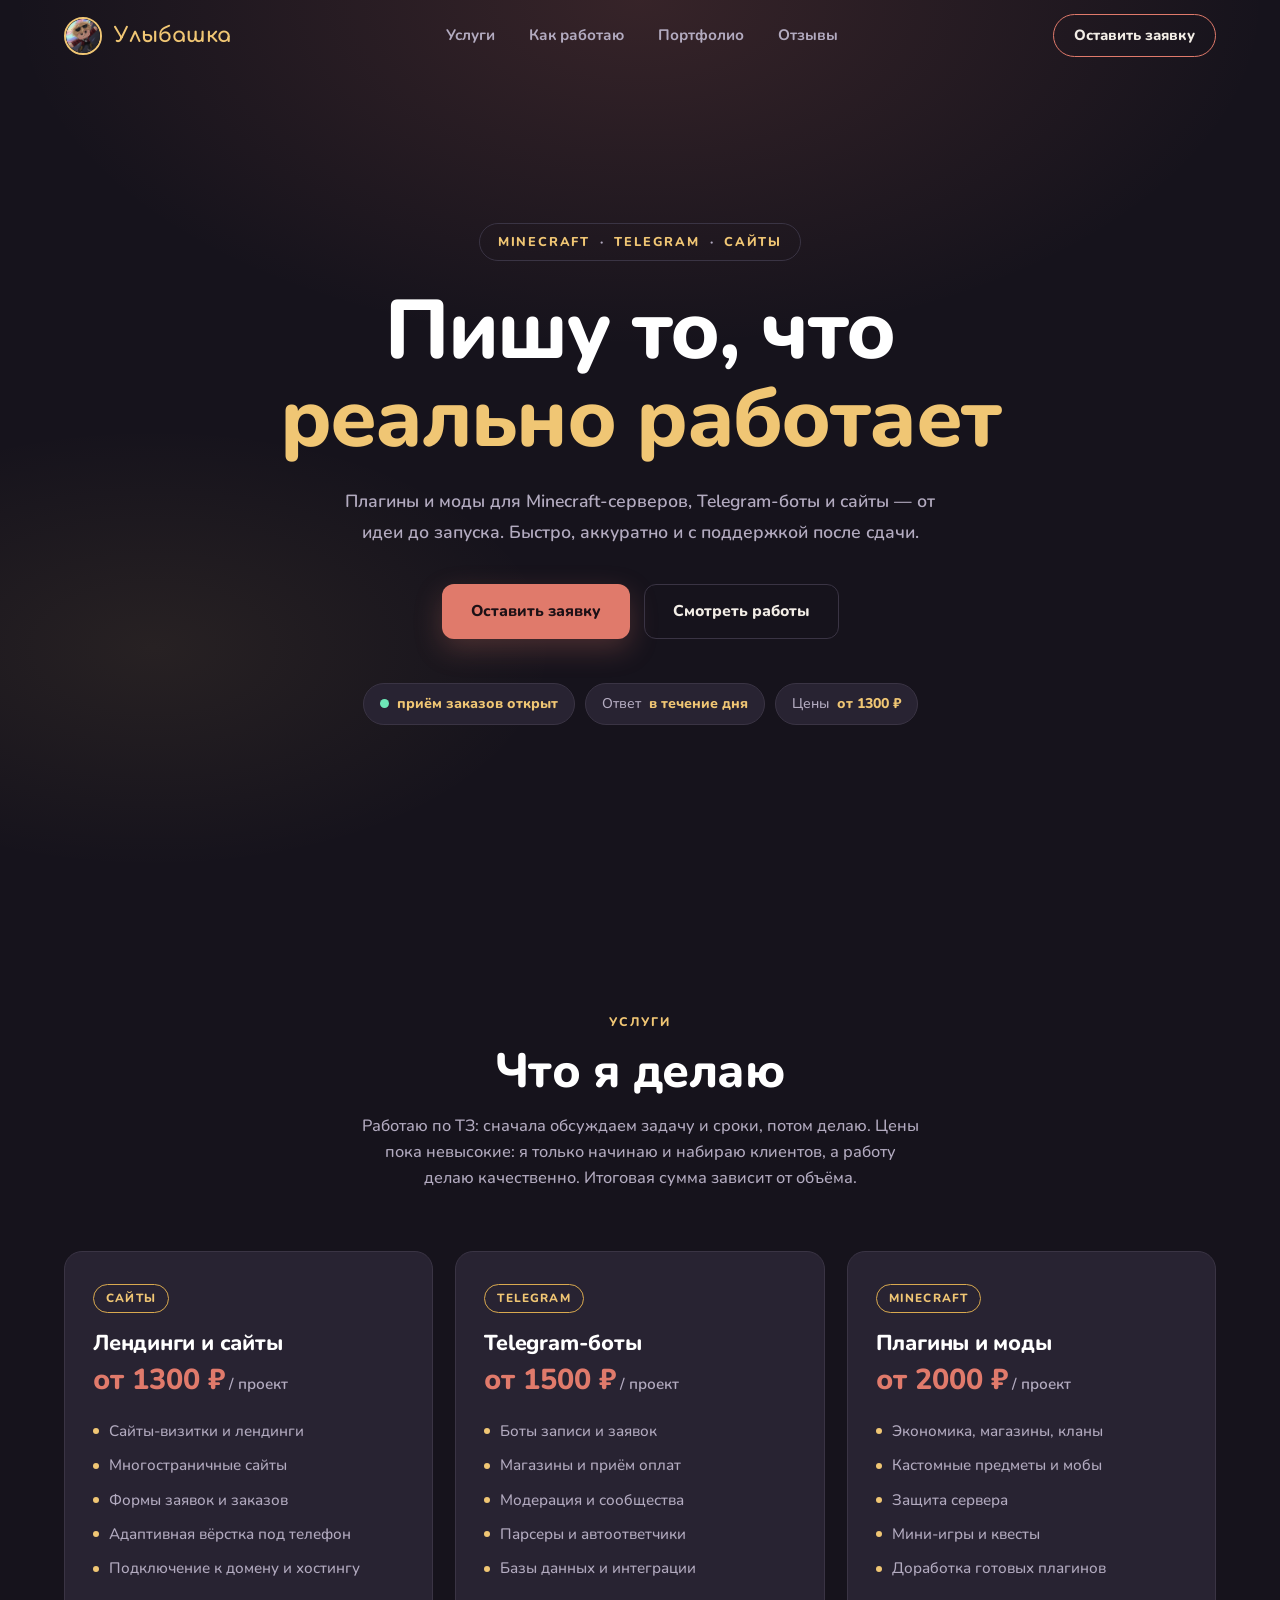
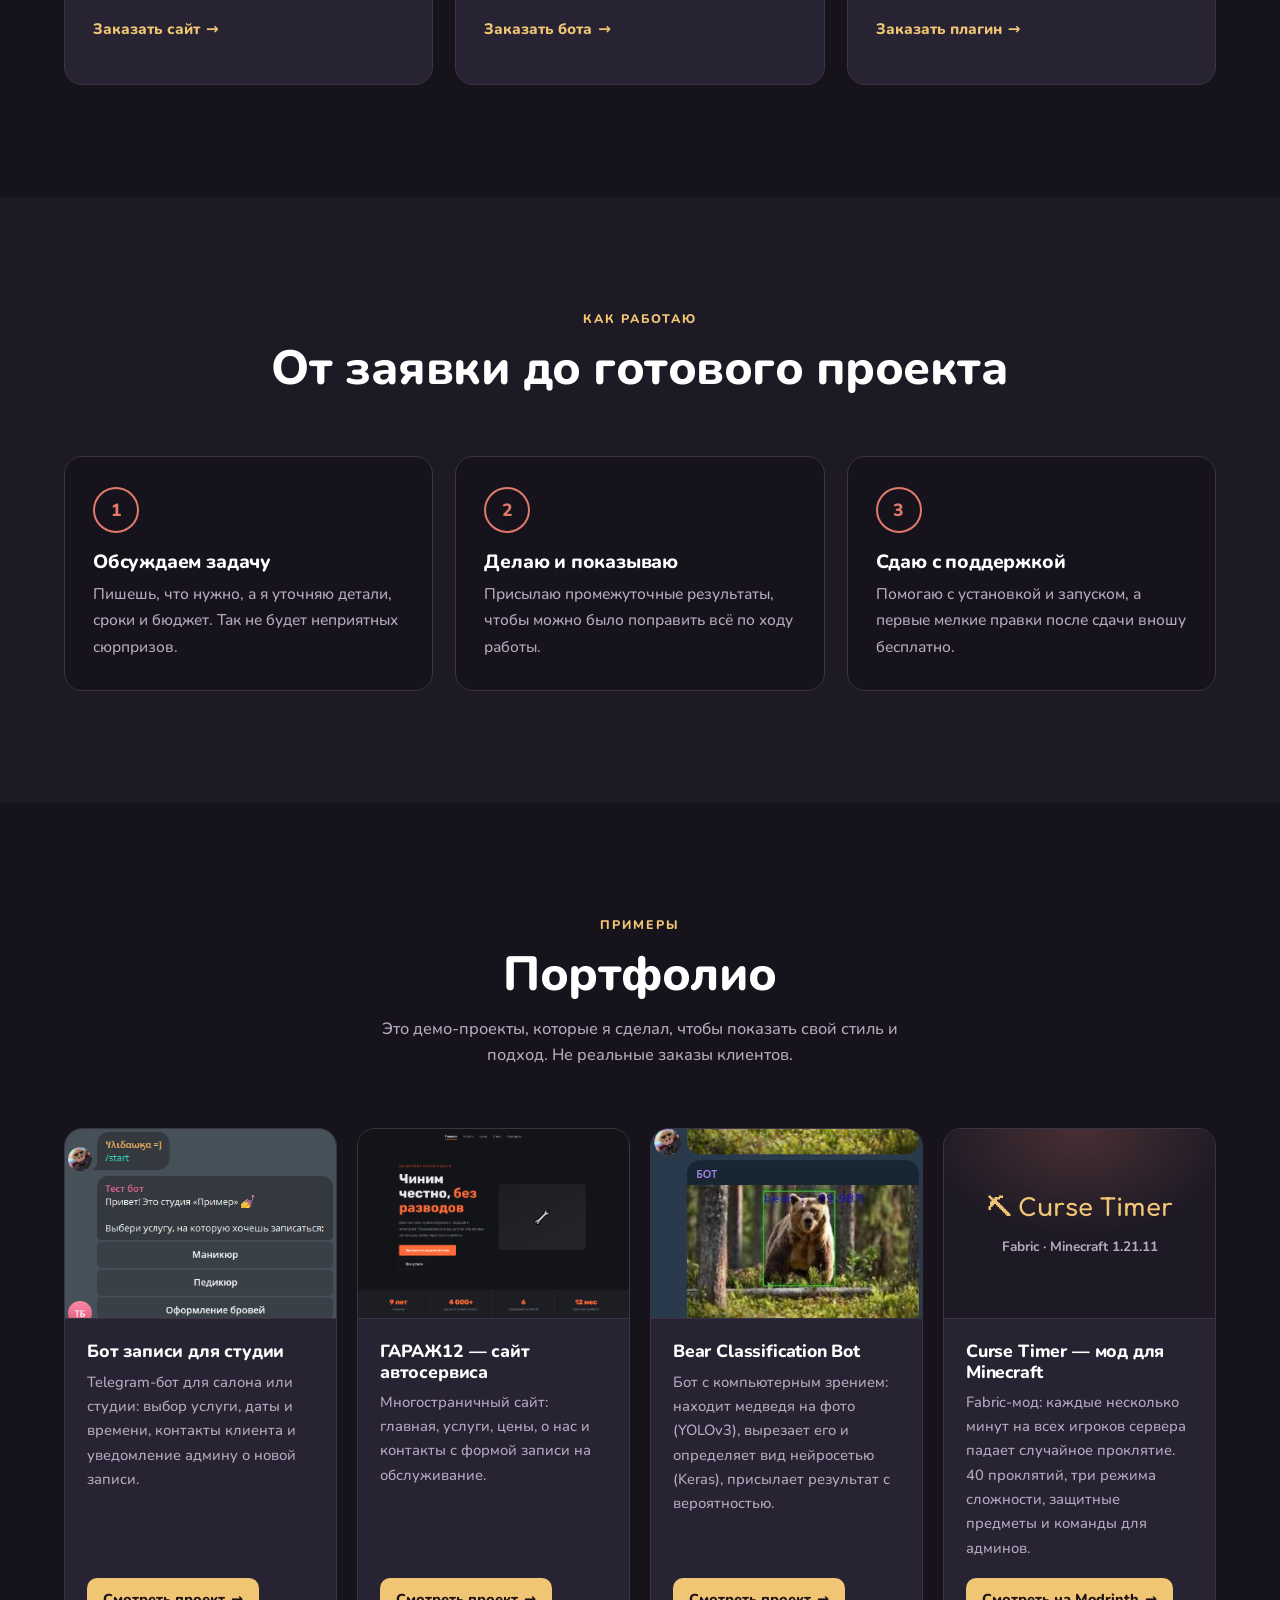
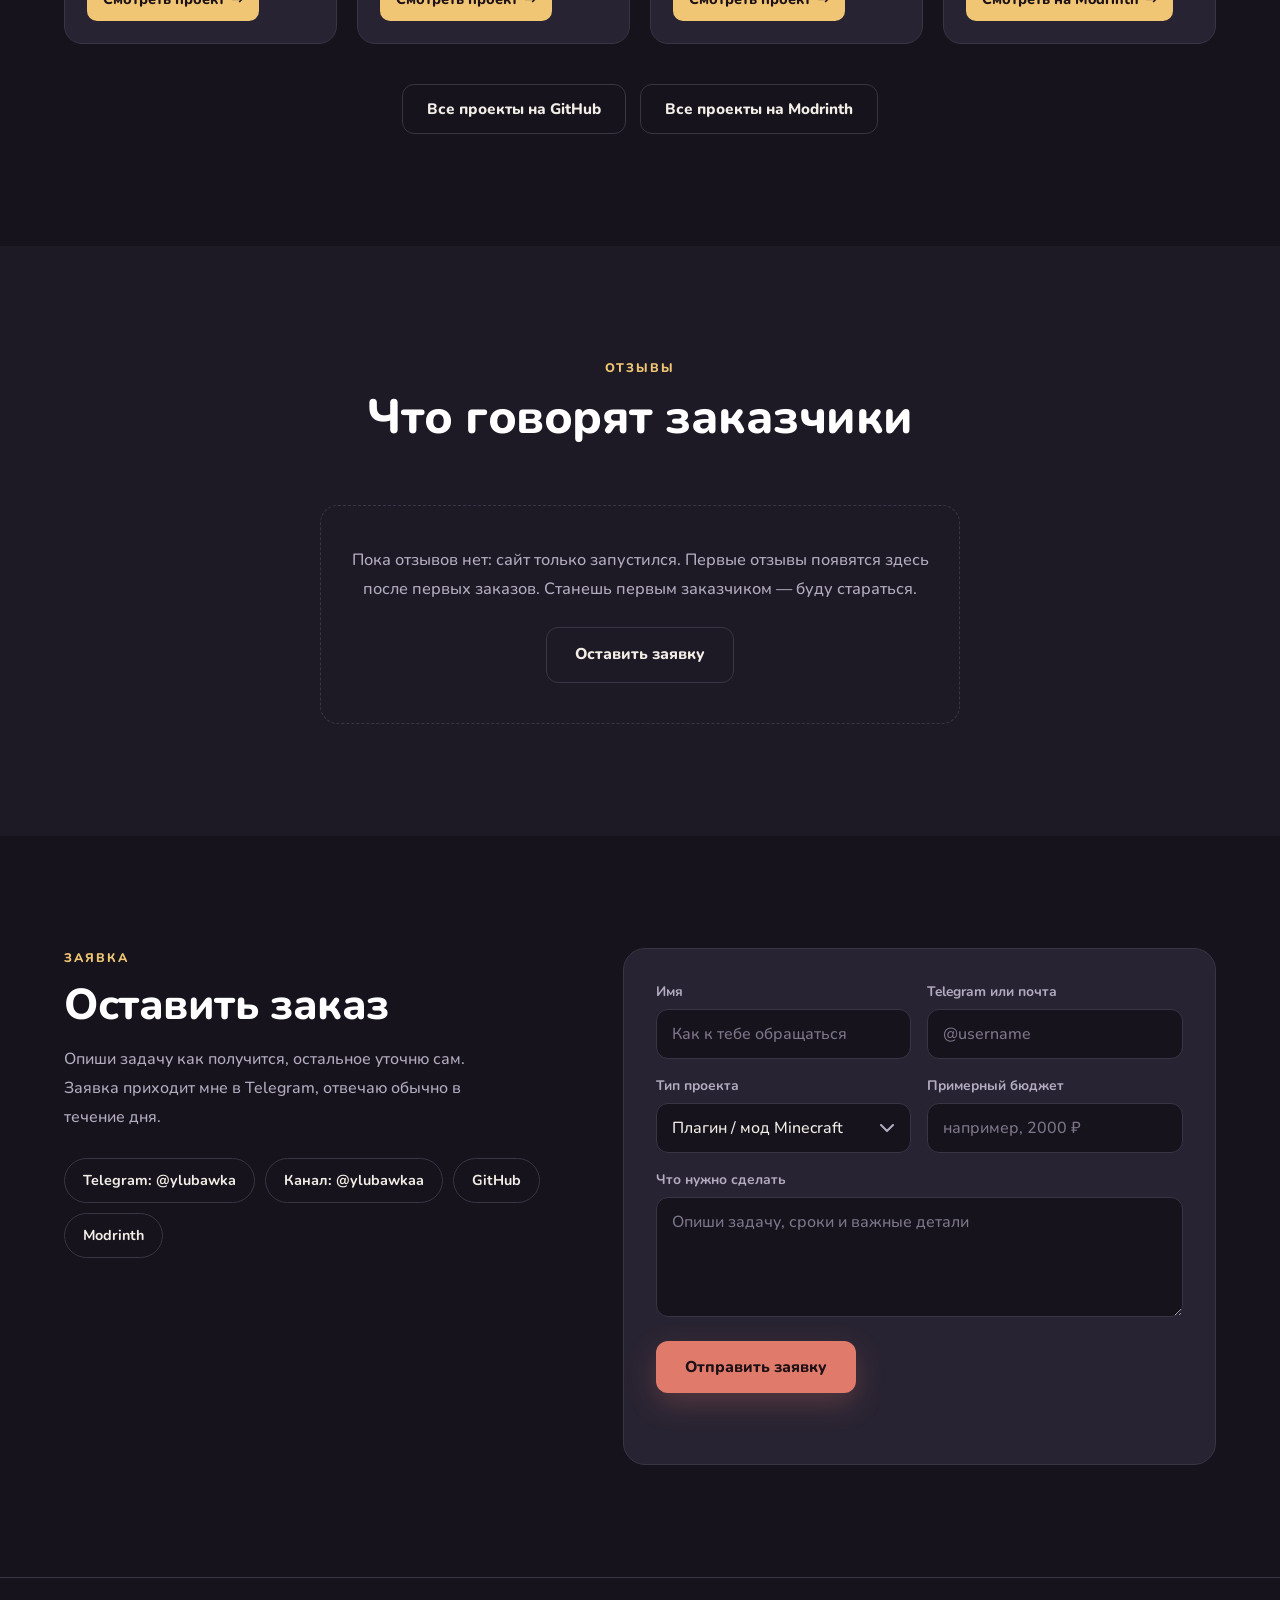
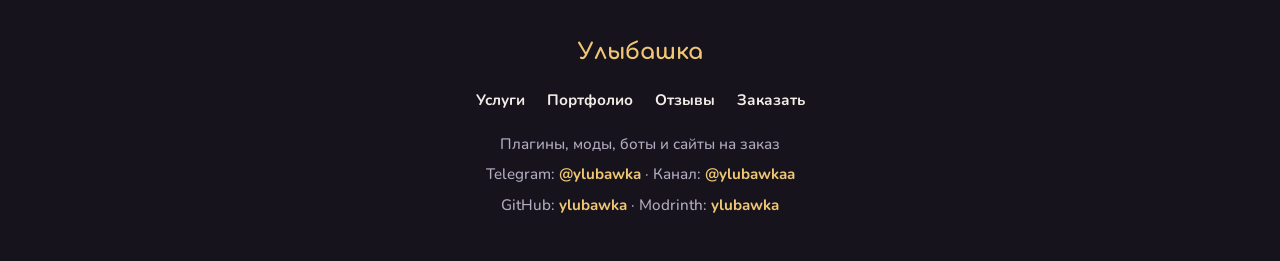
==== commit a94a29ed: "Update index.html" ====
--- a/index.html
+++ b/index.html
@@ -4,7 +4,7 @@
 <meta charset="UTF-8">
 <meta name="viewport" content="width=device-width, initial-scale=1.0">
 <title>Улыбашка — плагины, боты и сайты на заказ</title>
-<meta name="description" content="Плагины и моды для Minecraft, Telegram-боты и сайты на заказ. Сайты от 500 ₽, боты от 700 ₽, плагины и моды от 1200 ₽. Отвечаю в течение дня.">
+<meta name="description" content="Плагины и моды для Minecraft, Telegram-боты и сайты на заказ. Сайты от 1300 ₽, боты от 1500 ₽, плагины и моды от 2000 ₽. Отвечаю в течение дня.">
 <meta name="theme-color" content="#16131c">
 <meta property="og:type" content="website">
 <meta property="og:title" content="Улыбашка — плагины, боты и сайты на заказ">
@@ -55,7 +55,7 @@
   <div class="chips">
     <div class="chip"><span class="dot"></span><span class="val">приём заказов открыт</span></div>
     <div class="chip"><span class="label">Ответ</span><span class="val">в течение дня</span></div>
-    <div class="chip"><span class="label">Цены</span><span class="val">от 500 ₽</span></div>
+    <div class="chip"><span class="label">Цены</span><span class="val">от 1300 ₽</span></div>
   </div>
 </section>
 
@@ -64,13 +64,13 @@
     <div class="section-head reveal">
       <div class="eyebrow">Услуги</div>
       <h2>Что я делаю</h2>
-      <p class="lead">Работаю по ТЗ: сначала обсуждаем задачу и сроки, потом делаю. Цены ниже рыночных, итоговая сумма зависит от объёма.</p>
+      <p class="lead">Работаю по ТЗ: сначала обсуждаем задачу и сроки, потом делаю. Цены пока невысокие: я только начинаю и набираю клиентов, а работу делаю качественно. Итоговая сумма зависит от объёма.</p>
     </div>
     <div class="roles stagger reveal">
       <article class="role">
         <span class="tag">Сайты</span>
         <h3>Лендинги и сайты</h3>
-        <div class="price">от 500 ₽<small> / проект</small></div>
+        <div class="price">от 1300 ₽<small> / проект</small></div>
         <ul>
           <li>Сайты-визитки и лендинги</li>
           <li>Многостраничные сайты</li>
@@ -83,7 +83,7 @@
       <article class="role">
         <span class="tag">Telegram</span>
         <h3>Telegram-боты</h3>
-        <div class="price">от 700 ₽<small> / проект</small></div>
+        <div class="price">от 1500 ₽<small> / проект</small></div>
         <ul>
           <li>Боты записи и заявок</li>
           <li>Магазины и приём оплат</li>
@@ -96,7 +96,7 @@
       <article class="role">
         <span class="tag">Minecraft</span>
         <h3>Плагины и моды</h3>
-        <div class="price">от 1200 ₽<small> / проект</small></div>
+        <div class="price">от 2000 ₽<small> / проект</small></div>
         <ul>
           <li>Экономика, магазины, кланы</li>
           <li>Кастомные предметы и мобы</li>
--- a/css/style.css
+++ b/css/style.css
@@ -272,6 +272,12 @@
   color:var(--dim); font-weight:700; font-size:0.9rem; padding:0 24px;
   background:repeating-linear-gradient(45deg, var(--bg-2) 0 10px, #221e2a 10px 20px);
 }
+.port-thumb.mod{
+  flex-direction:column; text-align:center;
+  background:radial-gradient(ellipse 80% 80% at 50% 0%, rgba(224,122,107,0.22), transparent 70%), var(--bg-2);
+}
+.port-thumb.mod span{ font-family:var(--font-brand); font-weight:700; font-size:1.5rem; color:var(--gold); display:flex; flex-direction:column; gap:8px; }
+.port-thumb.mod small{ font-family:var(--font); font-weight:700; font-size:0.85rem; color:var(--dim); }
 .links-row{ display:flex; gap:14px; justify-content:center; flex-wrap:wrap; margin-top:40px; }
 .links-row a{
   font-size:0.95rem; font-weight:800; color:var(--text);
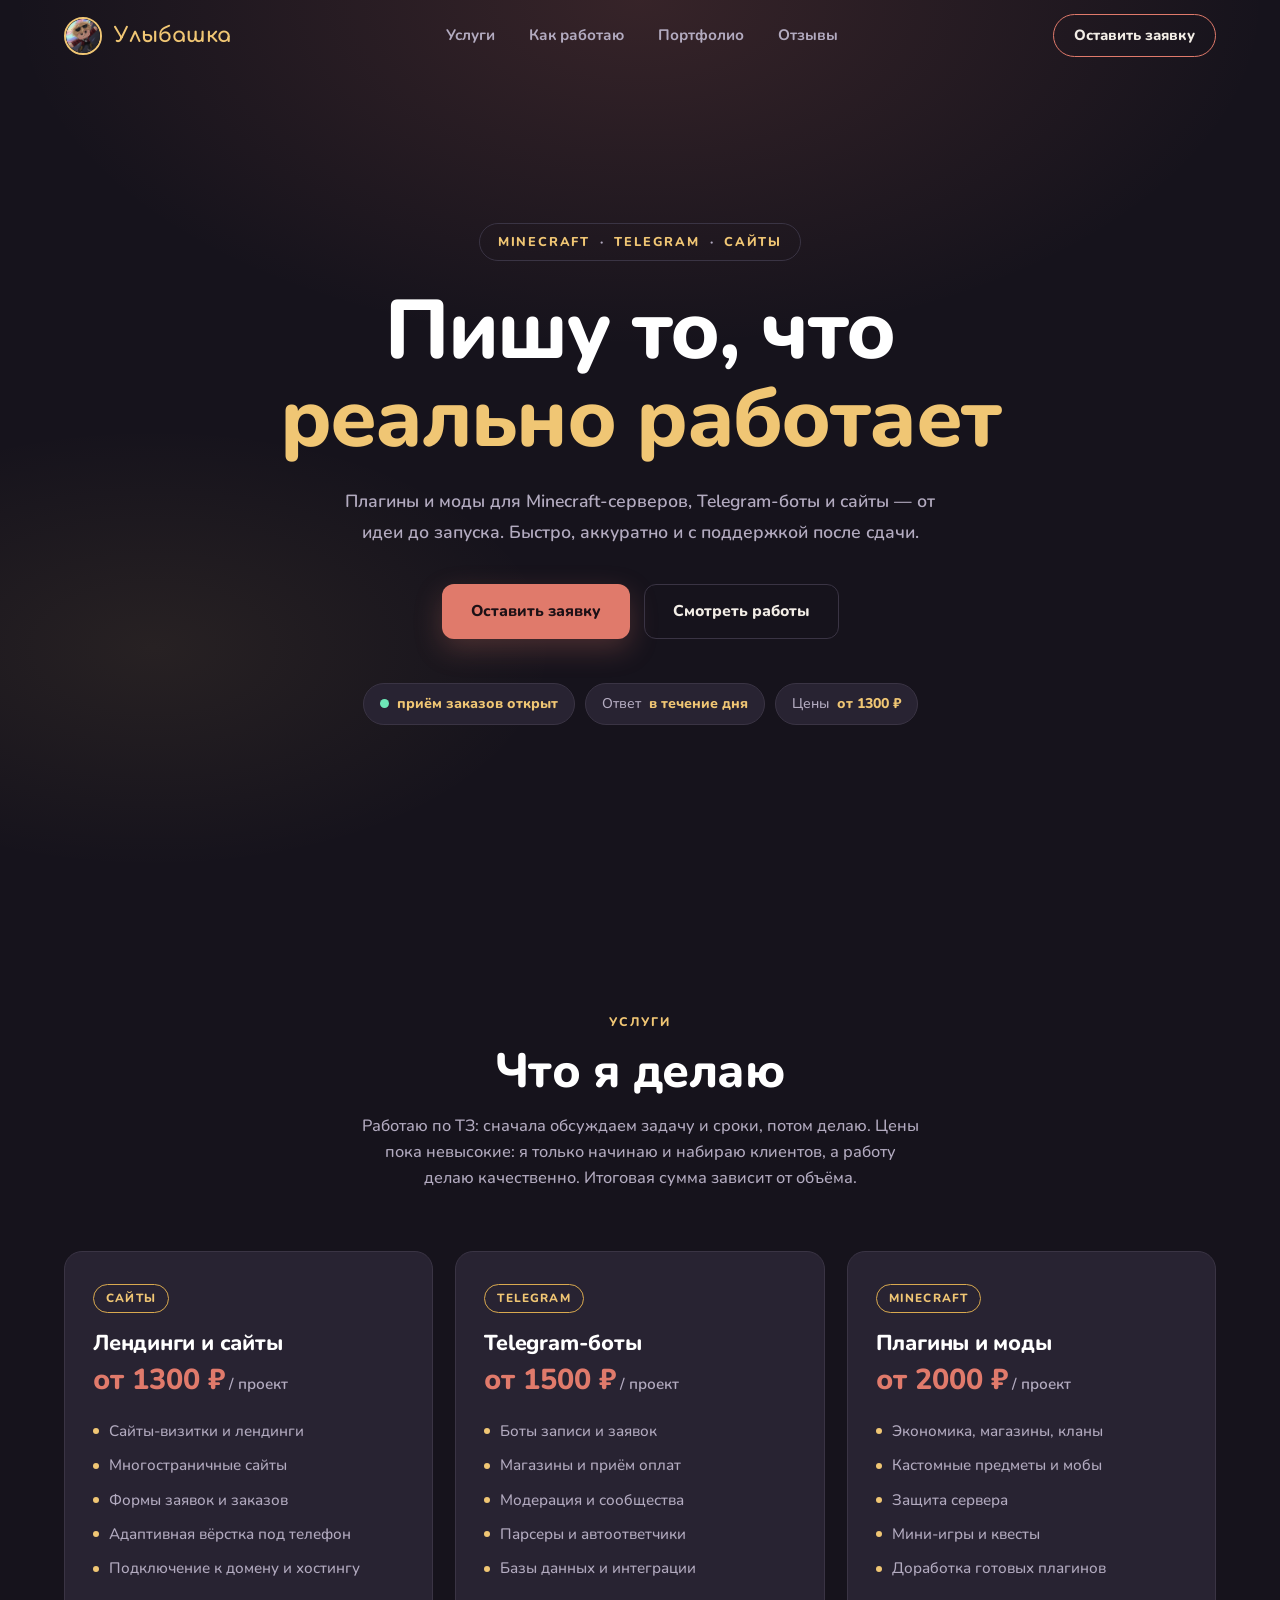
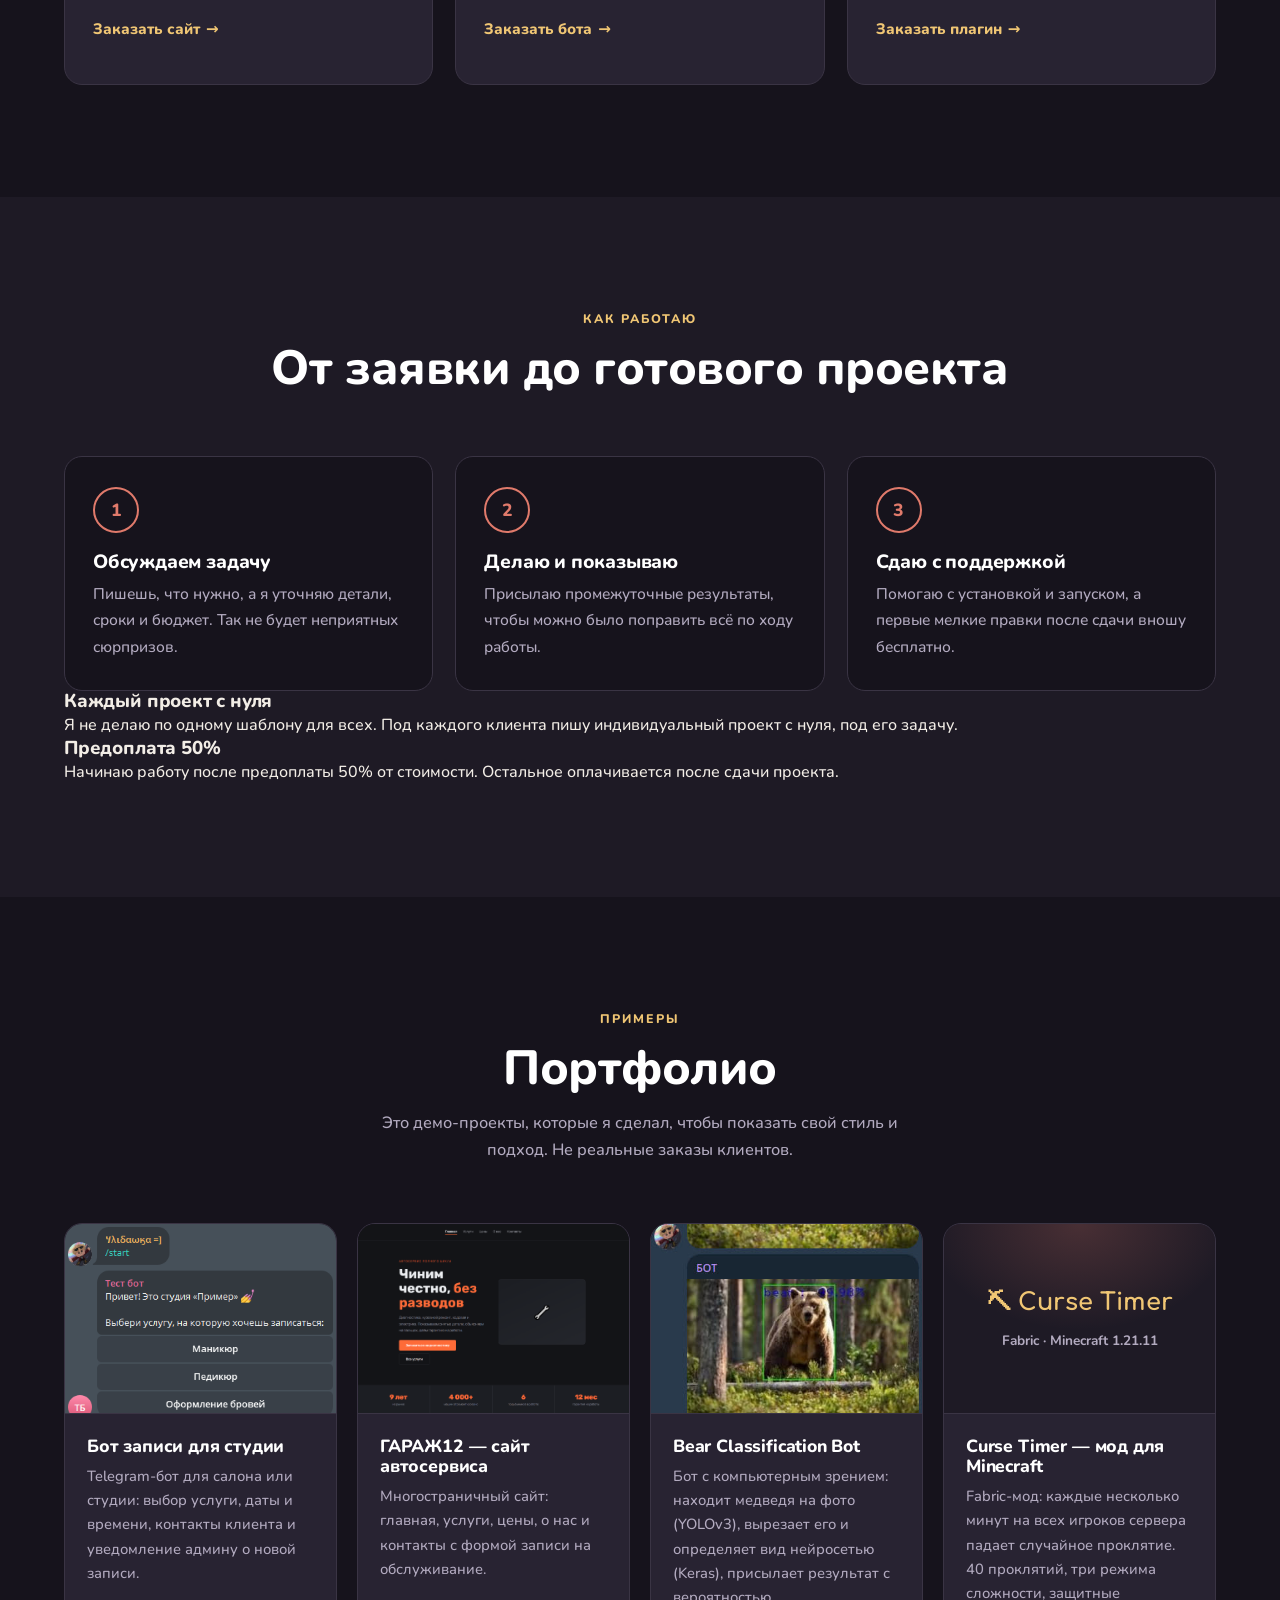
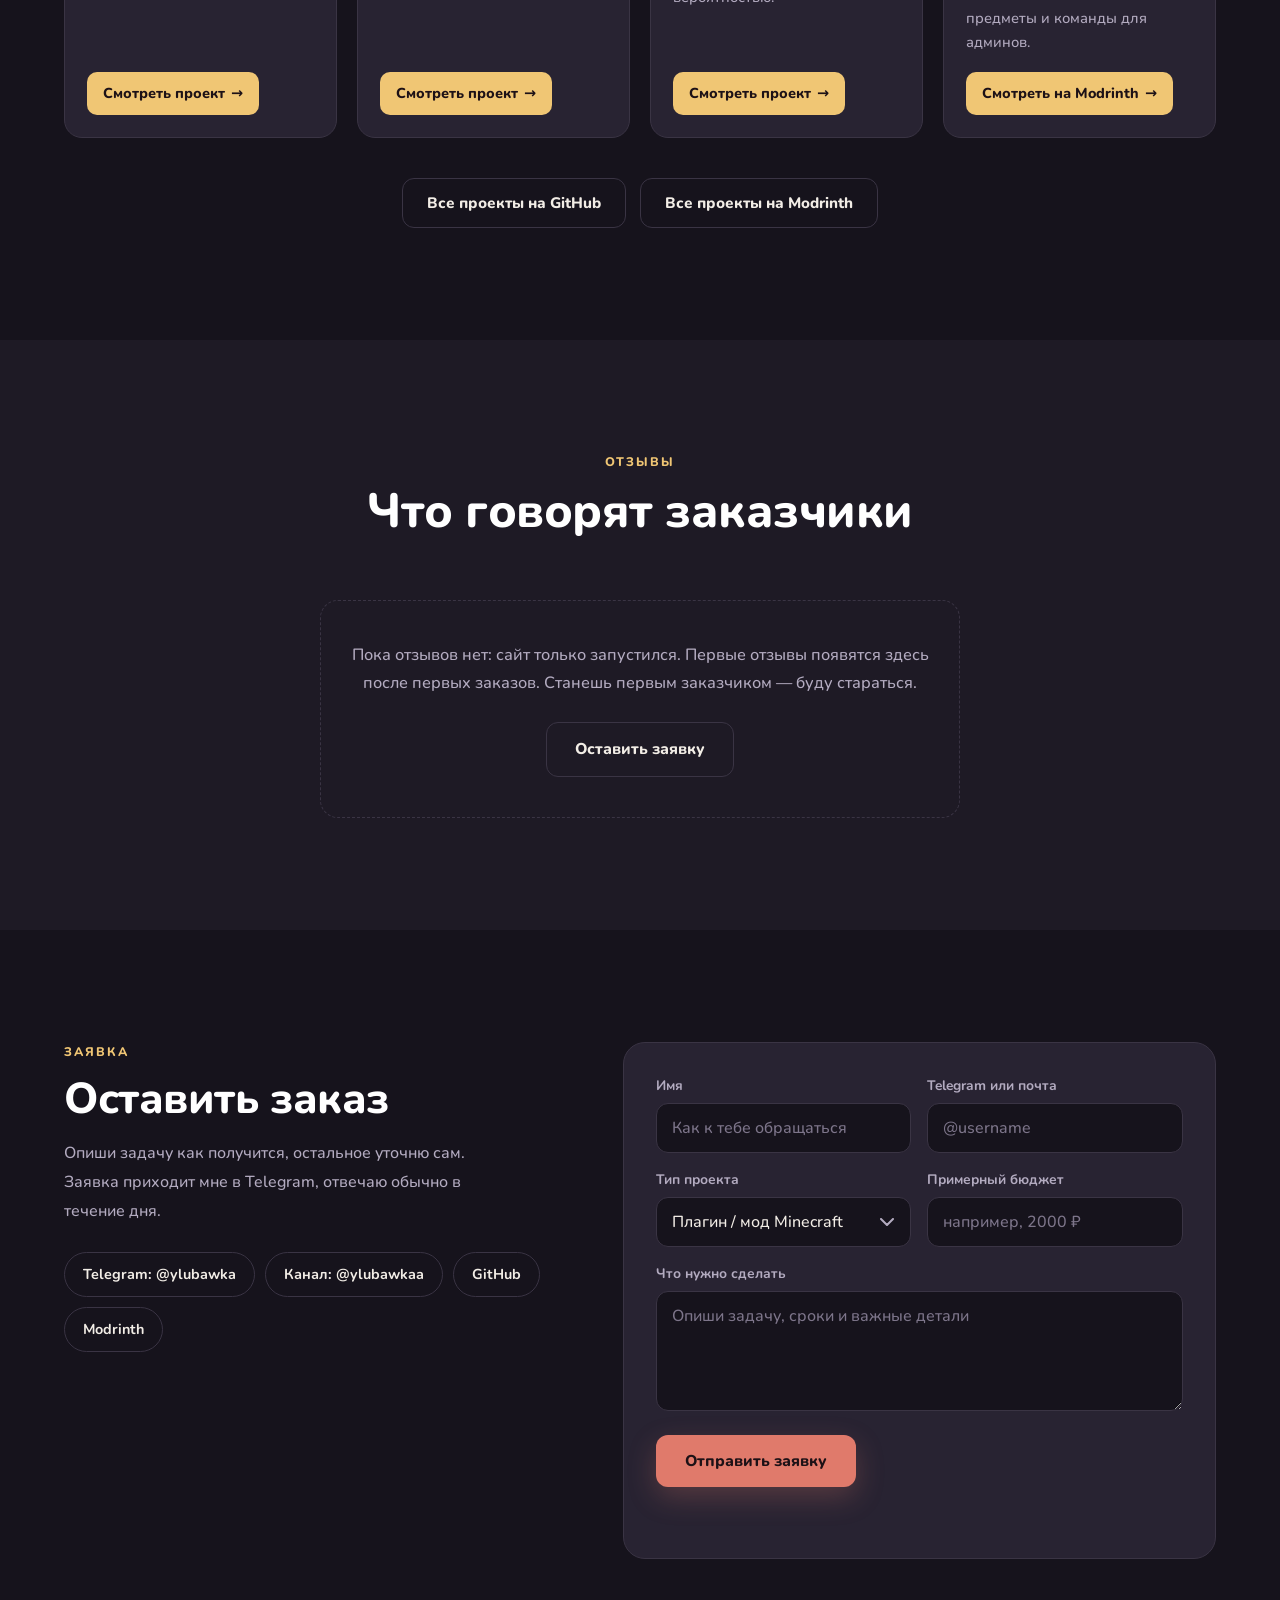
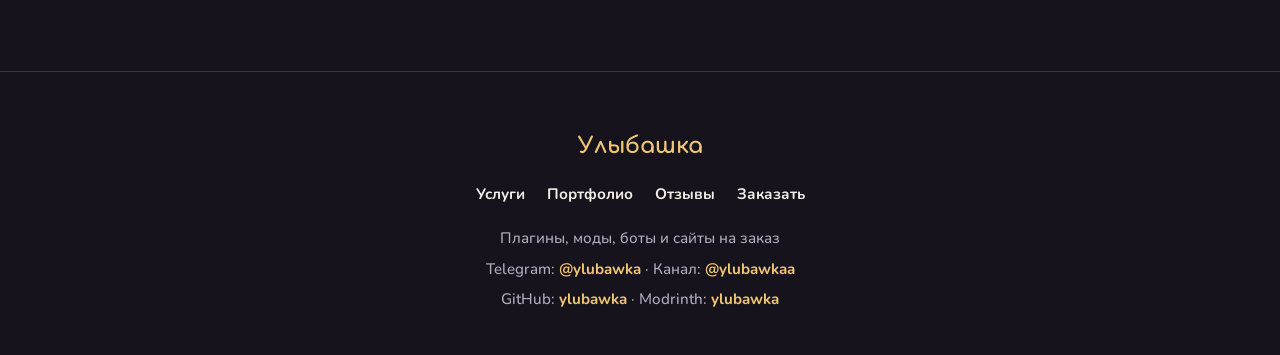
==== commit 68c31ba7: "Update index.html" ====
--- a/index.html
+++ b/index.html
@@ -130,6 +130,16 @@
         <p>Помогаю с установкой и запуском, а первые мелкие правки после сдачи вношу бесплатно.</p>
       </div>
     </div>
+    <div class="terms stagger reveal">
+      <div class="term">
+        <h3>Каждый проект с нуля</h3>
+        <p>Я не делаю по одному шаблону для всех. Под каждого клиента пишу индивидуальный проект с нуля, под его задачу.</p>
+      </div>
+      <div class="term">
+        <h3>Предоплата 50%</h3>
+        <p>Начинаю работу после предоплаты 50% от стоимости. Остальное оплачивается после сдачи проекта.</p>
+      </div>
+    </div>
   </div>
 </section>
 
